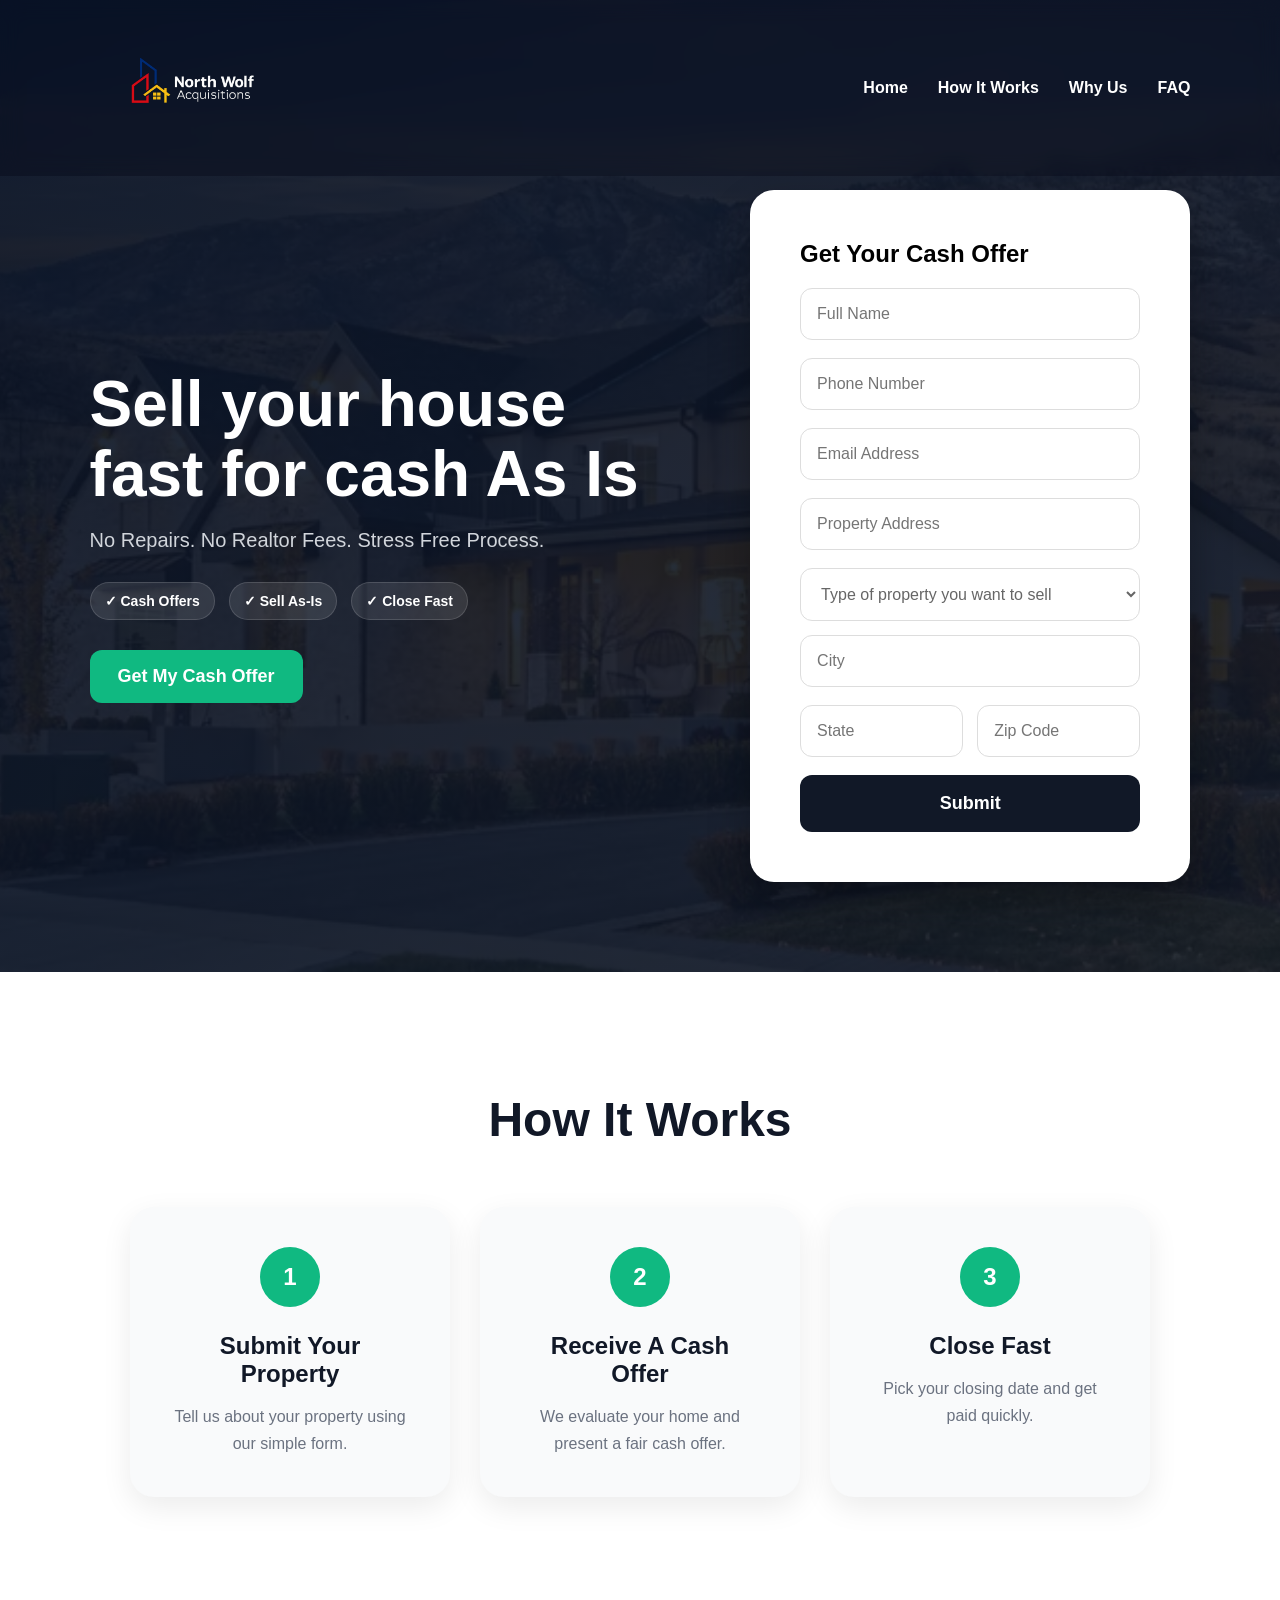
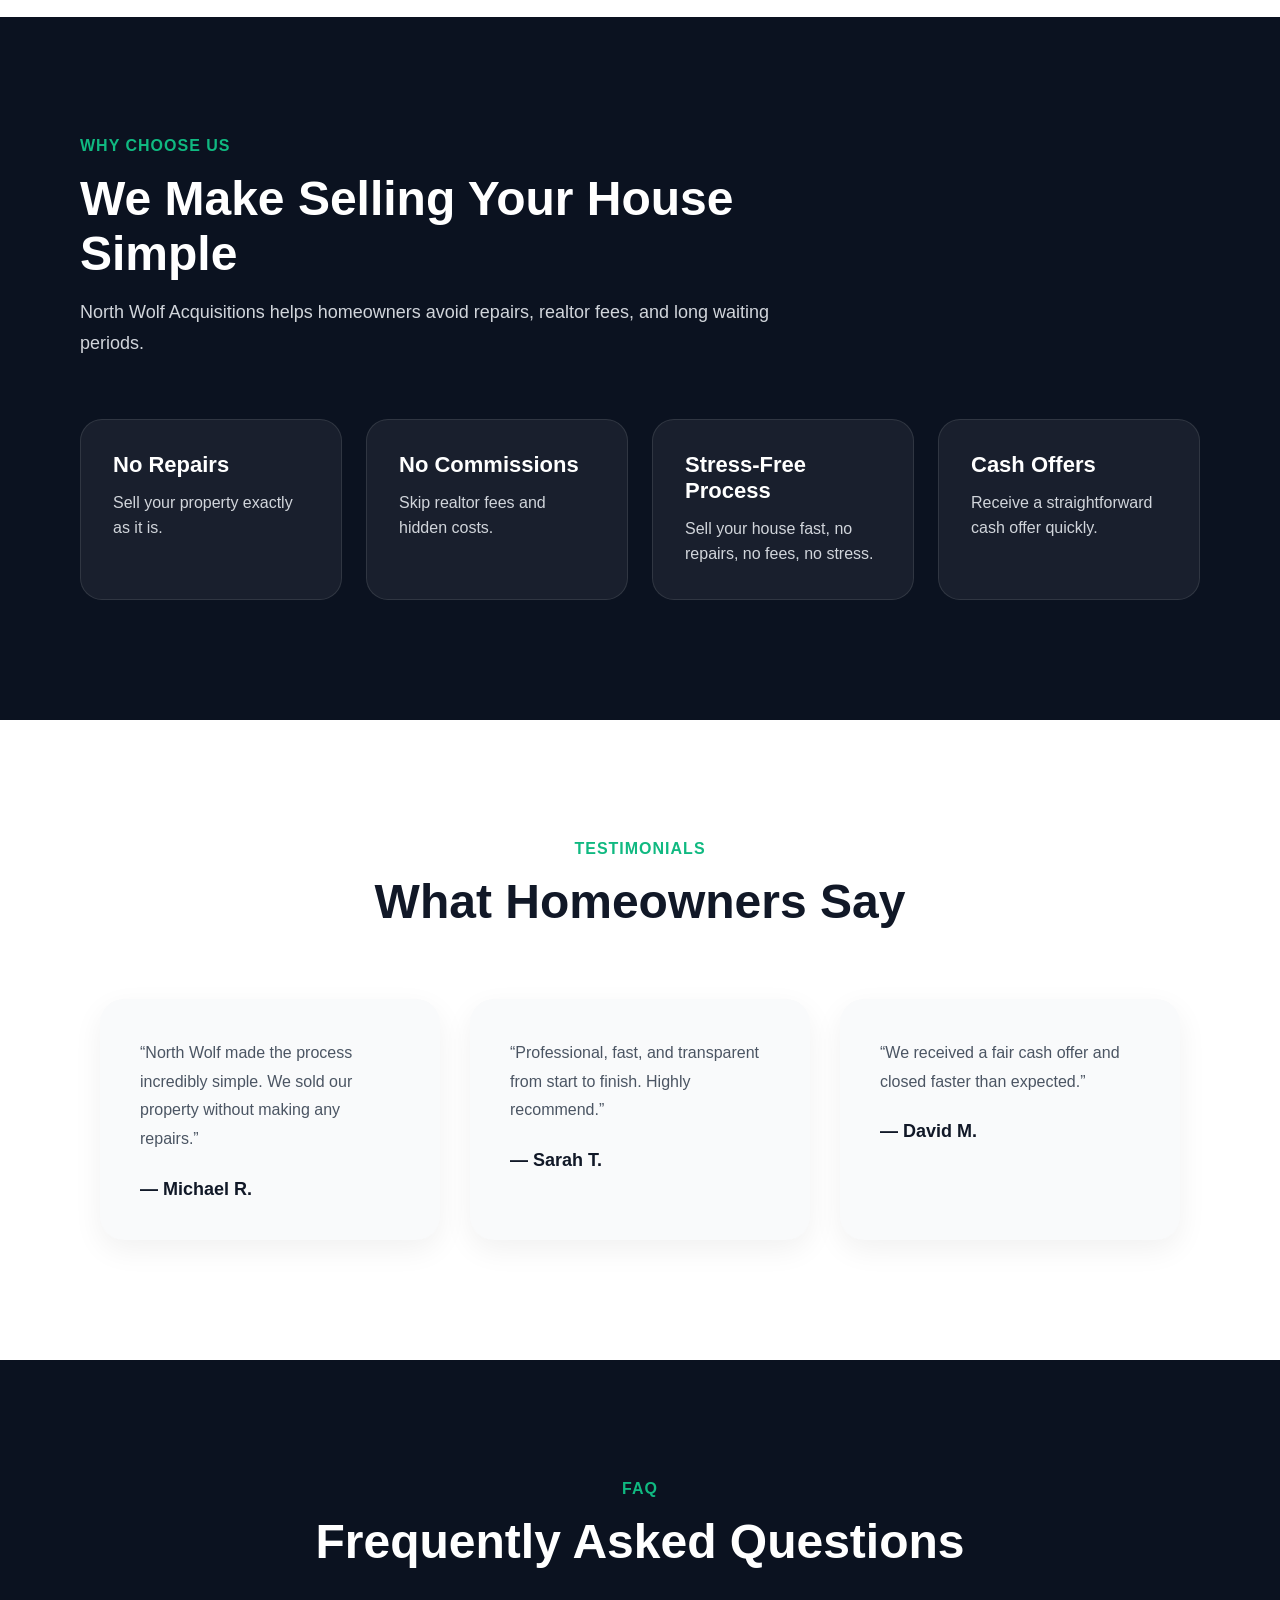
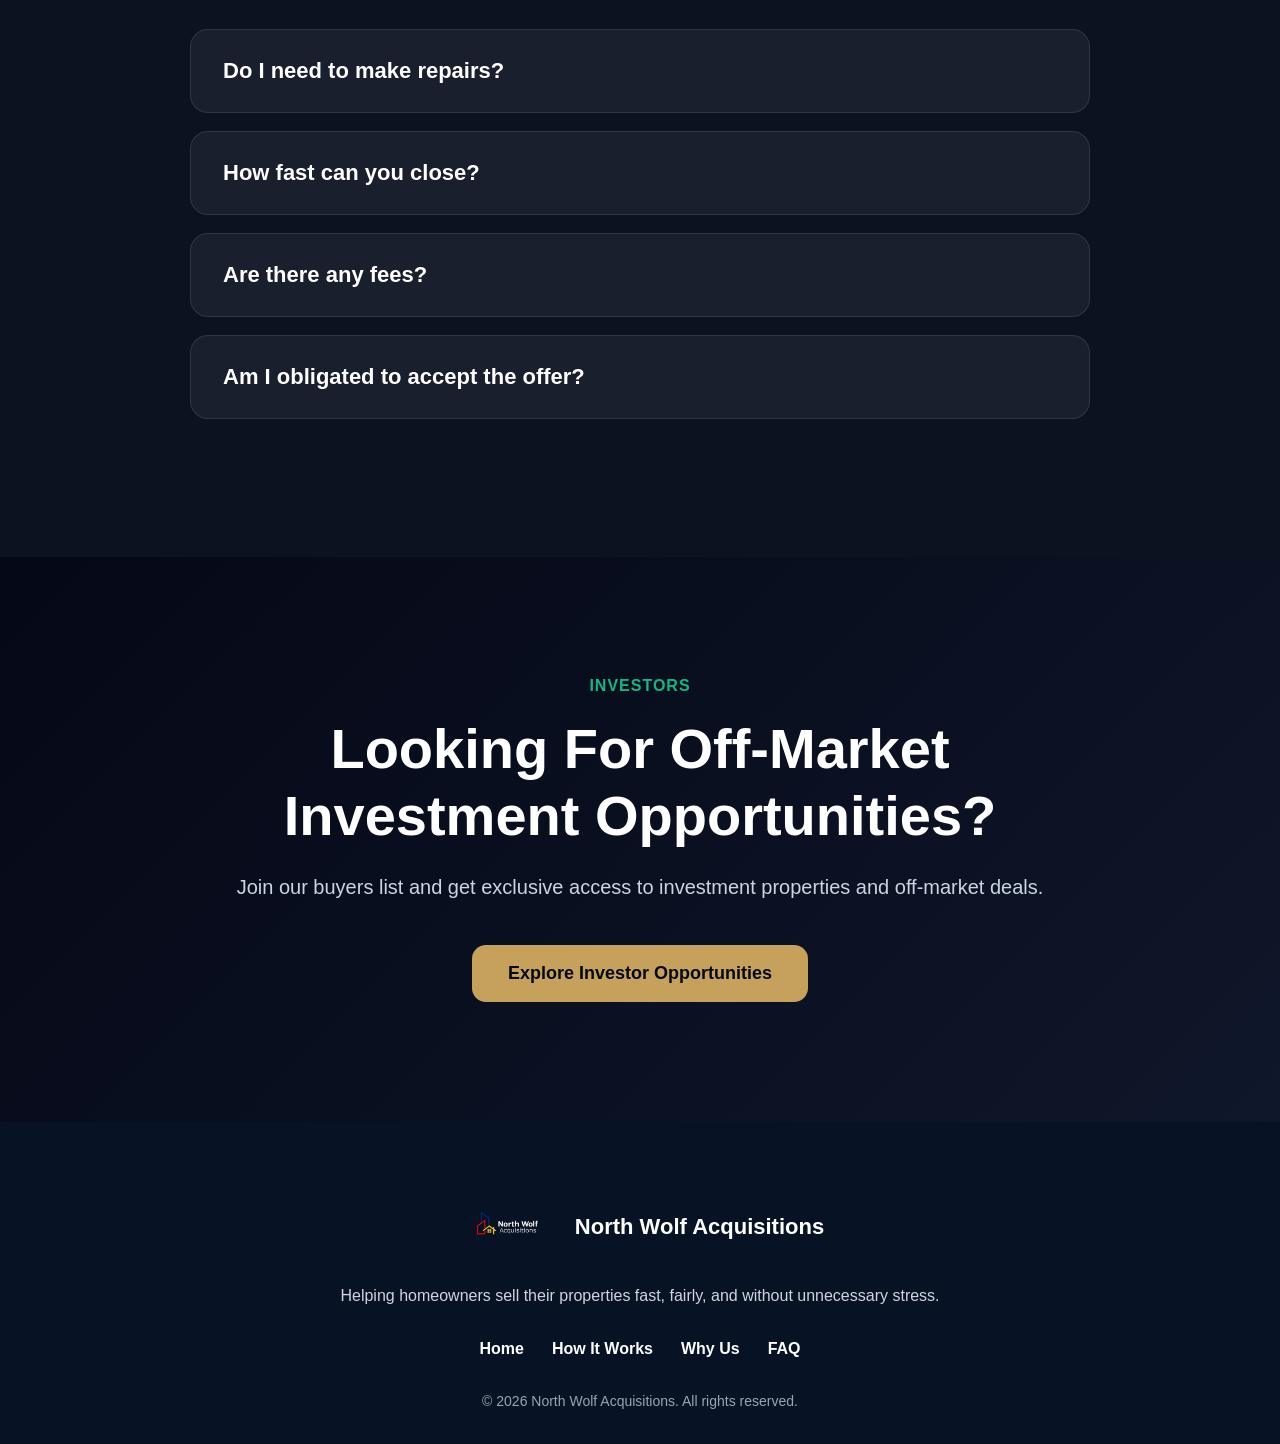
==== index.html @ b558ca72 "Improve spacing in seller form" ====
<!DOCTYPE html>
<html lang="en">
<head>
  <meta charset="UTF-8" />
  <meta name="viewport" content="width=device-width, initial-scale=1.0" />
  <title>North Wolf Acquisitions</title>
  <link rel="stylesheet" href="style.css" />
</head>

<body>

  <nav class="navbar">
   <div class="logo">
  <img src="logo.PNG" alt="North Wolf Acquisitions Logo">
</div>
    <div class="nav-links">
  <a href="#home">Home</a>
  <a href="#how-it-works">How It Works</a>
  <a href="#why-us">Why Us</a>
  <a href="#faq">FAQ</a>
</div>
  </nav>

 <section class="hero" id="home">
    <div class="hero-left">
     <h1>Sell your house fast for cash As Is</h1>

      <p>No Repairs. No Realtor Fees. Stress Free Process.</p>

      <div class="trust-badges">
        <span>✓ Cash Offers</span>
        <span>✓ Sell As-Is</span>
        <span>✓ Close Fast</span>
      </div>

   <a href="#lead-form" class="hero-cta">Get My Cash Offer</a>
    </div>

    <div class="hero-right">
         <form class="form-box" id="lead-form" action="https://formspree.io/f/mwvzkorj" method="POST">
        <h2>Get Your Cash Offer</h2>

     <input type="text" name="full_name" placeholder="Full Name" required />

<input type="text" name="phone" placeholder="Phone Number" required />

<input type="email" name="email" placeholder="Email Address" required />

<input type="text" name="property_address" placeholder="Property Address" required />

<select name="property_type" required>
  <option value="">Type of property you want to sell</option>
  <option value="Residential">Residential</option>
  <option value="Commercial">Commercial</option>
  <option value="Land Development">Land Development</option>
</select>
<input type="text" name="city" placeholder="City" required />

<div class="location-row">

  <input type="text" name="state" placeholder="State" required />

  <input type="text" name="zip_code" placeholder="Zip Code" required />

</div>

<button type="submit">Submit</button>

</form>

  </section>
  <section class="steps" id="how-it-works">
    <h2>How It Works</h2>

    <div class="steps-container">
      <div class="step-card">
        <div class="step-number">1</div>
        <h3>Submit Your Property</h3>
        <p>Tell us about your property using our simple form.</p>
      </div>

      <div class="step-card">
        <div class="step-number">2</div>
        <h3>Receive A Cash Offer</h3>
        <p>We evaluate your home and present a fair cash offer.</p>
      </div>

      <div class="step-card">
        <div class="step-number">3</div>
        <h3>Close Fast</h3>
        <p>Pick your closing date and get paid quickly.</p>
      </div>
    </div>
  </section>

<section class="why-us" id="why-us">
    <div class="why-content">
      <span class="section-label">Why Choose Us</span>
      <h2>We Make Selling Your House Simple</h2>
      <p>
        North Wolf Acquisitions helps homeowners avoid repairs, realtor fees, and long waiting periods.
      </p>
    </div>

    <div class="why-grid">
      <div class="why-card">
        <h3>No Repairs</h3>
        <p>Sell your property exactly as it is.</p>
      </div>

      <div class="why-card">
        <h3>No Commissions</h3>
        <p>Skip realtor fees and hidden costs.</p>
      </div>

      <div class="why-card">
       <h3>Stress-Free Process</h3>
       <p>Sell your house fast, no repairs, no fees, no stress.</p>
      </div>

      <div class="why-card">
        <h3>Cash Offers</h3>
        <p>Receive a straightforward cash offer quickly.</p>
      </div>
    </div>
  </section>

  <section class="testimonials">
    <div class="testimonial-header">
      <span class="section-label">Testimonials</span>
      <h2>What Homeowners Say</h2>
    </div>

    <div class="testimonial-grid">
      <div class="testimonial-card">
        <p>
          “North Wolf made the process incredibly simple. We sold our property without making any repairs.”
        </p>
        <h4>— Michael R.</h4>
      </div>

      <div class="testimonial-card">
        <p>
          “Professional, fast, and transparent from start to finish. Highly recommend.”
        </p>
        <h4>— Sarah T.</h4>
      </div>

      <div class="testimonial-card">
        <p>
          “We received a fair cash offer and closed faster than expected.”
        </p>
        <h4>— David M.</h4>
      </div>
    </div>
  </section>
<section class="faq" id="faq">
  <div class="faq-header">
    <span class="section-label">FAQ</span>
    <h2>Frequently Asked Questions</h2>
  </div>

  <div class="faq-container">
    <div class="faq-item">
      <button class="faq-question">Do I need to make repairs?</button>
      <p class="faq-answer">No. You can sell your property exactly as it is.</p>
    </div>

    <div class="faq-item">
      <button class="faq-question">How fast can you close?</button>
      <p class="faq-answer">We can work with your timeline and close as quickly as possible.</p>
    </div>

    <div class="faq-item">
      <button class="faq-question">Are there any fees?</button>
      <p class="faq-answer">No realtor commissions or hidden fees.</p>
    </div>

    <div class="faq-item">
      <button class="faq-question">Am I obligated to accept the offer?</button>
      <p class="faq-answer">No. Our cash offer is free, and there is no obligation.</p>
    </div>
  </div>
</section>
<section class="investor-cta">

  <div class="investor-cta-content">

    <span class="section-label">
      INVESTORS
    </span>

    <h2>
      Looking For Off-Market Investment Opportunities?
    </h2>

    <p>
      Join our buyers list and get exclusive access to investment properties and off-market deals.
    </p>

    <a href="investors/investors.html" class="investor-btn">
      Explore Investor Opportunities
    </a>

  </div>

</section>
<footer class="footer">
  <div class="footer-logo">
    <img src="logo.PNG" alt="North Wolf Acquisitions Logo">
    <span>North Wolf Acquisitions</span>
  </div>

  <p>
    Helping homeowners sell their properties fast, fairly, and without unnecessary stress.
  </p>

  <div class="footer-links">
   <a href="#home">Home</a>
   <a href="#how-it-works">How It Works</a>
   <a href="#why-us">Why Us</a>
   <a href="#faq">FAQ</a>
  </div>

  <div class="footer-bottom">
    © 2026 North Wolf Acquisitions. All rights reserved.
  </div>
</footer>
  <script src="script.js"></script>

</body>
</html>
---- style.css ----
* {
  margin: 0;
  padding: 0;
  box-sizing: border-box;
}

:root {
  --dark: #081225;
  --dark-soft: #111827;
  --green: #10b981;
  --green-dark: #059669;
  --white: #ffffff;
  --gray: #d1d5db;
}

body {
  font-family: Arial, sans-serif;
}

html {
  scroll-behavior: smooth;
}

section {
  scroll-margin-top: 130px;
}

/* NAVBAR */

.navbar {
  position: fixed;
  top: 0;
  left: 0;
  width: 100%;
  z-index: 1000;

  padding: 18px 7%;

  background: rgba(5, 8, 22, 0.35);
  backdrop-filter: blur(10px);

  display: flex;
  justify-content: space-between;
  align-items: center;
}

.logo {
  display: flex;
  align-items: center;
}

.logo img {
  width: 210px;
  height: auto;
  object-fit: contain;
}
.logo {
  width: 220px;
}

.nav-links {
  display: flex;
  align-items: center;
  gap: 30px;
}

.nav-links a {
  color: white;
  text-decoration: none;
  font-size: 16px;
  font-weight: 600;
  transition: 0.3s ease;
}

.nav-links a:hover {
  color: var(--green);
}

/* HERO */

.hero {
  min-height: 90vh;
  display: flex;
  align-items: center;
  justify-content: space-between;

  padding: 190px 7% 90px;
  gap: 60px;

  background:
    linear-gradient(135deg, rgba(8,18,37,0.92), rgba(17,24,39,0.88)),
    url("imagen prueba.jpg");

  background-size: cover;
  background-position: center;
}

.hero-left {
  width: 50%;
}

.hero-left h1 {
  font-size: 64px;
  line-height: 1.1;
  margin-bottom: 20px;
  color: white;
  font-weight: 800;
}

.hero-left p {
  font-size: 20px;
  color: #d1d5db;
  margin-bottom: 30px;
}

.trust-badges {
  display: flex;
  gap: 14px;
  margin-bottom: 30px;
  flex-wrap: wrap;
}

.trust-badges span {
  background: rgba(255, 255, 255, 0.10);
  border: 1px solid rgba(255, 255, 255, 0.14);
  color: white;
  padding: 10px 14px;
  border-radius: 999px;
  font-size: 14px;
  font-weight: 700;
}

.hero-cta {
  display: inline-block;
  padding: 16px 28px;
  background: var(--green);
  color: white;
  font-size: 18px;
  border-radius: 12px;
  text-decoration: none;
  font-weight: bold;
  transition: 0.3s ease;
}

.hero-cta:hover {
  background: var(--green-dark);
  transform: translateY(-2px);
}

.hero-right {
  width: 40%;
}

.form-box {
  background: white;
  padding: 50px;
  border-radius: 24px;
  box-shadow: 0 20px 40px rgba(0,0,0,0.3);
}

.form-box h2 {
  color: black;
  margin-bottom: 20px;
}

.form-box input {
  width: 100%;
  padding: 18px;
  margin-bottom: 18px;
  border: 1px solid #d1d5db;
  border-radius: 12px;
  font-size: 16px;
}

.form-box button {
  width: 100%;
  padding: 18px;
  border: none;
  background: #111827;
  color: white;
  font-size: 18px;
  border-radius: 12px;
  cursor: pointer;
  font-weight: bold;
  transition: 0.3s ease;
}

.form-box button:hover {
  background: #000;
}

.location-row {
  display: flex;
  gap: 14px;
}

.location-row input {
  width: 100%;
}

/* STEPS */

.steps {
  background: #ffffff;
  padding: 120px 80px;
  text-align: center;
}

.steps h2 {
  font-size: 48px;
  color: #111827;
  margin-bottom: 60px;
}

.steps-container {
  display: flex;
  justify-content: center;
  gap: 30px;
  flex-wrap: wrap;
}

.step-card {
  background: #f9fafb;
  padding: 40px;
  border-radius: 24px;
  width: 320px;
  box-shadow: 0 10px 30px rgba(0,0,0,0.08);
}

.step-number {
  width: 60px;
  height: 60px;
  background: var(--green);
  color: white;
  border-radius: 50%;
  margin: 0 auto 25px;
  display: flex;
  align-items: center;
  justify-content: center;
  font-size: 24px;
  font-weight: bold;
}

.step-card h3 {
  font-size: 24px;
  margin-bottom: 15px;
  color: #111827;
}

.step-card p {
  color: #6b7280;
  line-height: 1.7;
}

/* WHY US */

.why-us {
  background: #0b1220;
  padding: 120px 80px;
  color: white;
}

.why-content {
  max-width: 700px;
  margin-bottom: 60px;
}

.section-label {
  color: var(--green);
  font-weight: 800;
  text-transform: uppercase;
  letter-spacing: 1px;
}

.why-content h2 {
  font-size: 48px;
  margin: 16px 0;
  color: white;
}

.why-content p {
  color: #d1d5db;
  font-size: 18px;
  line-height: 1.7;
}

.why-grid {
  display: grid;
  grid-template-columns: repeat(4, 1fr);
  gap: 24px;
}

.why-card {
  background: rgba(255,255,255,0.06);
  border: 1px solid rgba(255,255,255,0.1);
  padding: 32px;
  border-radius: 22px;
}

.why-card h3 {
  font-size: 22px;
  margin-bottom: 12px;
  color: white;
}

.why-card p {
  color: #d1d5db;
  line-height: 1.6;
}

/* TESTIMONIALS */

.testimonials {
  background: #ffffff;
  padding: 120px 80px;
}

.testimonial-header {
  text-align: center;
  margin-bottom: 70px;
}

.testimonial-header h2 {
  font-size: 48px;
  color: #111827;
  margin-top: 16px;
}

.testimonial-grid {
  display: flex;
  gap: 30px;
  justify-content: center;
  flex-wrap: wrap;
}

.testimonial-card {
  background: #f9fafb;
  width: 340px;
  padding: 40px;
  border-radius: 24px;
  box-shadow: 0 10px 30px rgba(0,0,0,0.06);
}

.testimonial-card p {
  color: #4b5563;
  line-height: 1.8;
  margin-bottom: 25px;
}

.testimonial-card h4 {
  color: #111827;
  font-size: 18px;
}

/* FAQ */

.faq {
  background: #0b1220;
  padding: 120px 80px;
  color: white;
}

.faq-header {
  text-align: center;
  margin-bottom: 60px;
}

.faq-header h2 {
  font-size: 48px;
  margin-top: 16px;
}

.faq-container {
  max-width: 900px;
  margin: 0 auto;
}

.faq-item {
  background: rgba(255,255,255,0.06);
  border: 1px solid rgba(255,255,255,0.1);
  padding: 28px 32px;
  border-radius: 18px;
  margin-bottom: 18px;
}

.faq-question {
  width: 100%;
  background: none;
  border: none;
  color: white;
  font-size: 22px;
  font-weight: 800;
  text-align: left;
  cursor: pointer;
}

.faq-answer {
  display: none;
  color: #d1d5db;
  line-height: 1.6;
  margin-top: 12px;
}

.faq-item.active .faq-answer {
  display: block;
}

/* INVESTOR CTA */

.investor-cta {
  background: linear-gradient(135deg, #050816, #0f172a);
  padding: 120px 80px;
  text-align: center;
}

.investor-cta-content {
  max-width: 850px;
  margin: 0 auto;
}

.investor-cta h2 {
  font-size: 56px;
  line-height: 1.2;
  color: white;
  margin: 20px 0;
}

.investor-cta p {
  color: #cbd5e1;
  font-size: 20px;
  line-height: 1.8;
  margin-bottom: 40px;
}

.investor-btn {
  display: inline-block;
  padding: 18px 36px;
  background: #c6a15b;
  color: #050816;
  text-decoration: none;
  border-radius: 14px;
  font-size: 18px;
  font-weight: 800;
  transition: 0.3s ease;
}

.investor-btn:hover {
  background: #e5c07b;
  transform: translateY(-2px);
}

/* FOOTER */

.footer {
  background: #081225;
  color: white;
  padding: 70px 80px 35px;
  text-align: center;
}

.footer-logo {
  display: flex;
  align-items: center;
  justify-content: center;
  gap: 14px;
  margin-bottom: 20px;
}

.footer-logo img {
  height: 70px;
}

.footer-logo span {
  font-size: 22px;
  font-weight: 800;
}

.footer p {
  color: #d1d5db;
  max-width: 600px;
  margin: 0 auto 30px;
  line-height: 1.7;
}

.footer-links {
  display: flex;
  justify-content: center;
  gap: 28px;
  margin-bottom: 35px;
}

.footer-links a {
  color: white;
  text-decoration: none;
  font-weight: 600;
}

.footer-bottom {
  color: #9ca3af;
  font-size: 14px;
}

/* MOBILE */

@media (max-width: 900px) {

  .navbar {
    padding: 16px 20px;
  }

  .logo img {
  height: 95px;
}

  .nav-links {
    gap: 16px;
    flex-wrap: wrap;
    justify-content: flex-end;
  }

  .nav-links a {
    font-size: 14px;
  }

  .hero {
    flex-direction: column;
    padding: 170px 20px 80px;
    text-align: center;
  }

  .hero-left,
  .hero-right {
    width: 100%;
  }

  .hero-left h1 {
    font-size: 3.2rem;
    line-height: 1.1;
  }

  .hero-left p {
    font-size: 1.05rem;
  }

  .trust-badges {
    justify-content: center;
    gap: 10px;
  }

  .trust-badges span {
    font-size: 0.85rem;
  }

  .hero-cta {
    width: 100%;
    max-width: 320px;
  }

  .form-box {
    margin-top: 40px;
    padding: 28px 22px;
  }

  .location-row {
    flex-direction: column;
    gap: 0;
  }

  .steps,
  .why-us,
  .testimonials,
  .faq,
  .investor-cta,
  .footer {
    padding-left: 20px;
    padding-right: 20px;
  }

  .steps h2,
  .why-content h2,
  .testimonial-header h2,
  .faq-header h2,
  .investor-cta h2 {
    font-size: 2.6rem;
  }

  .why-grid {
    grid-template-columns: 1fr;
  }

  .footer-links {
    flex-wrap: wrap;
    gap: 16px;
  }
}

@media (max-width: 600px) {

  .navbar {
    flex-direction: column;
    gap: 12px;
    padding: 16px 20px;
  }

  .nav-links {
    justify-content: center;
  }

  .hero {
    padding-top: 210px;
  }

  .hero-left h1 {
    font-size: 2.8rem;
  }

  .form-box h2 {
    font-size: 1.8rem;
  }
}
.form-box input,
.form-box select {
  width: 100%;
  padding: 16px;
  border: 1px solid #ddd;
  border-radius: 12px;
  font-size: 16px;
  font-family: inherit;
  box-sizing: border-box;
}

.form-box select {
  background-color: #fff;
  color: #666;
  cursor: pointer;
}
.form-box input,
.form-box select {
  width: 100%;
  padding: 16px;
  border: 1px solid #ddd;
  border-radius: 12px;
  font-size: 16px;
  box-sizing: border-box;
}
.form-box select {
  margin-bottom: 14px;
}
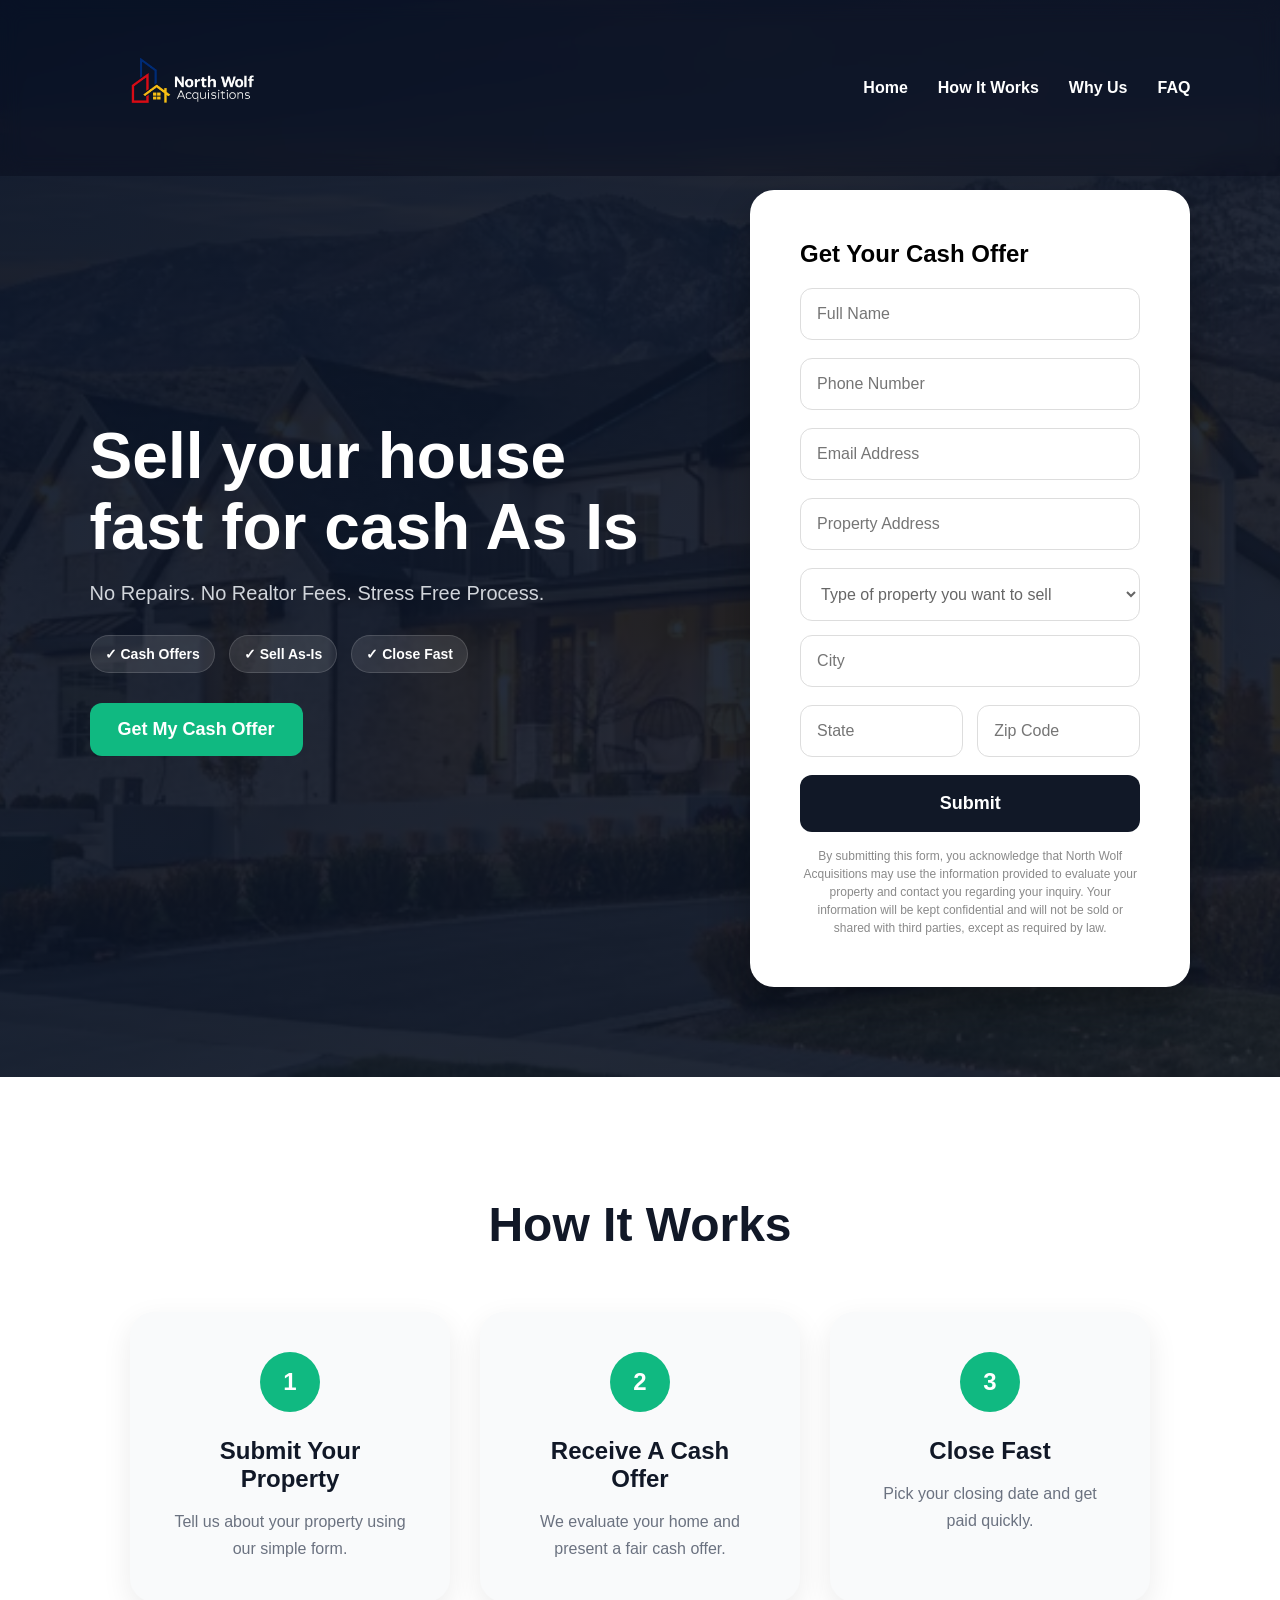
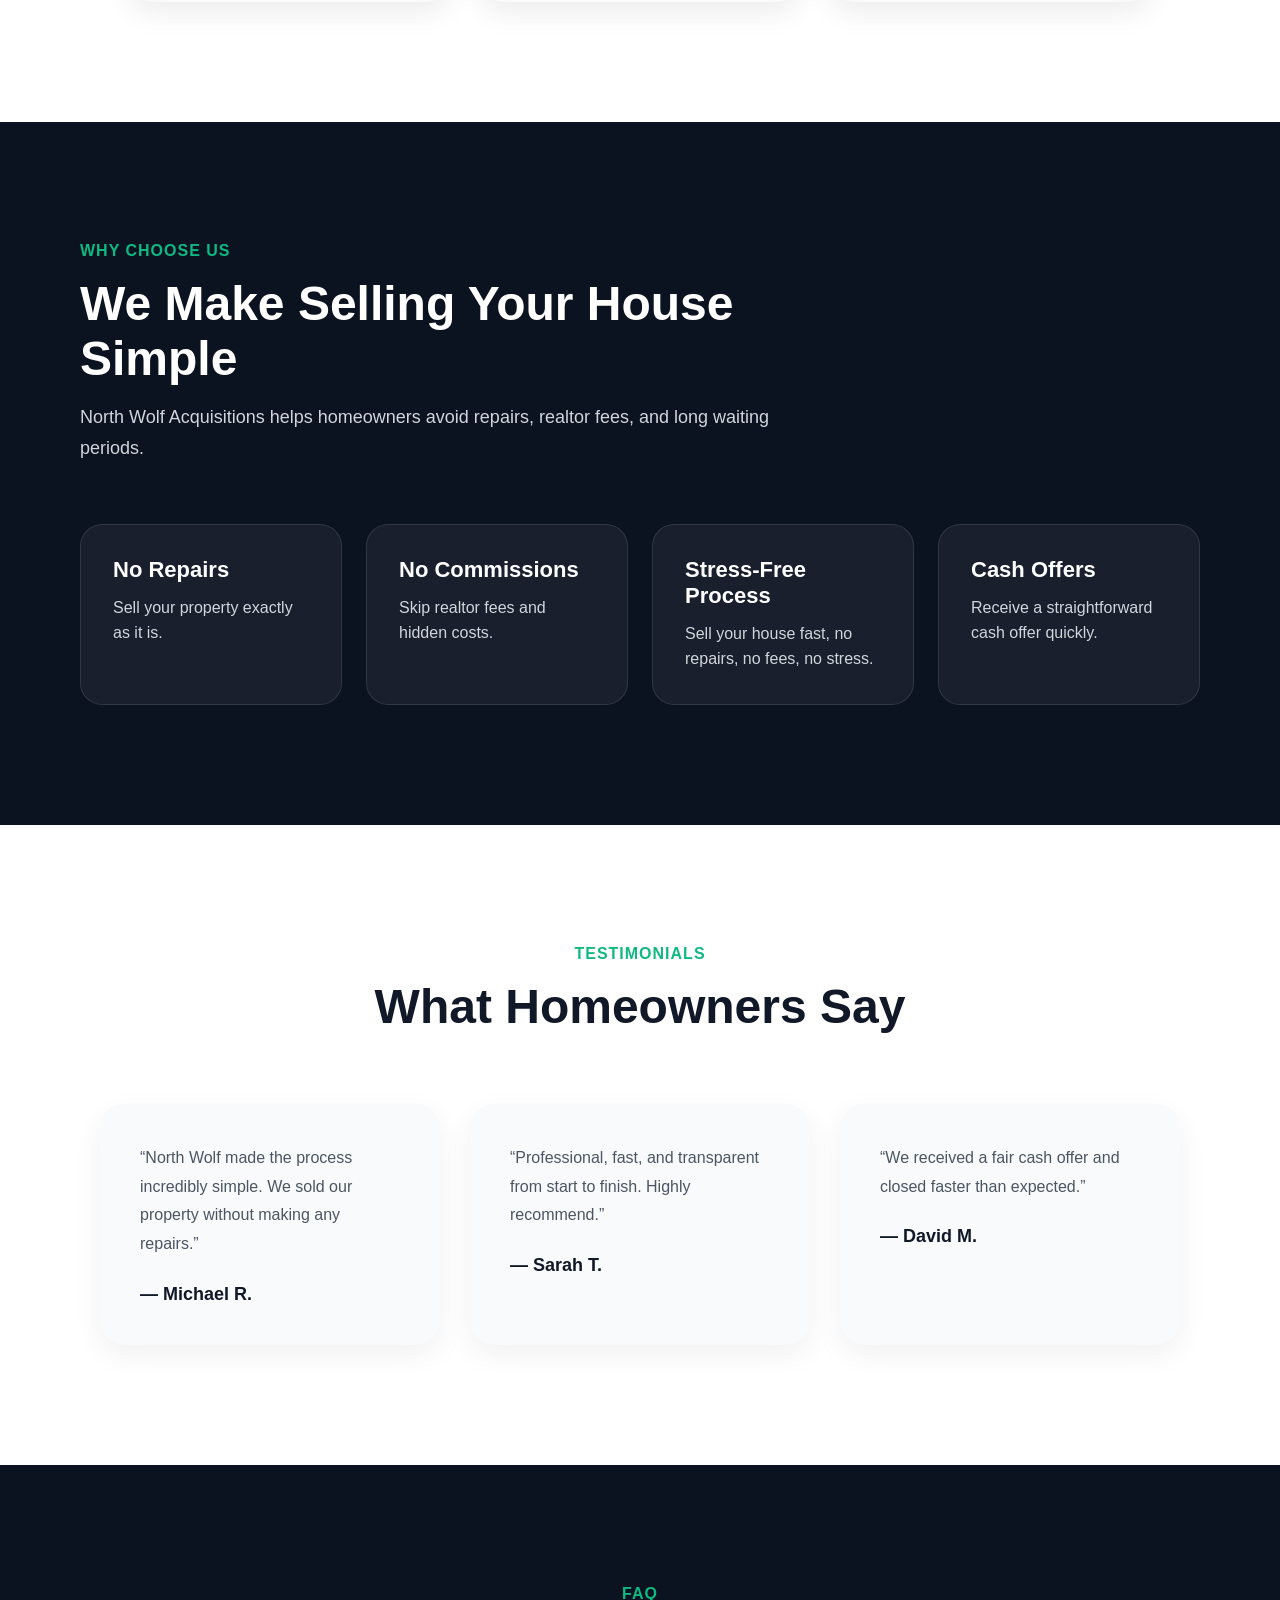
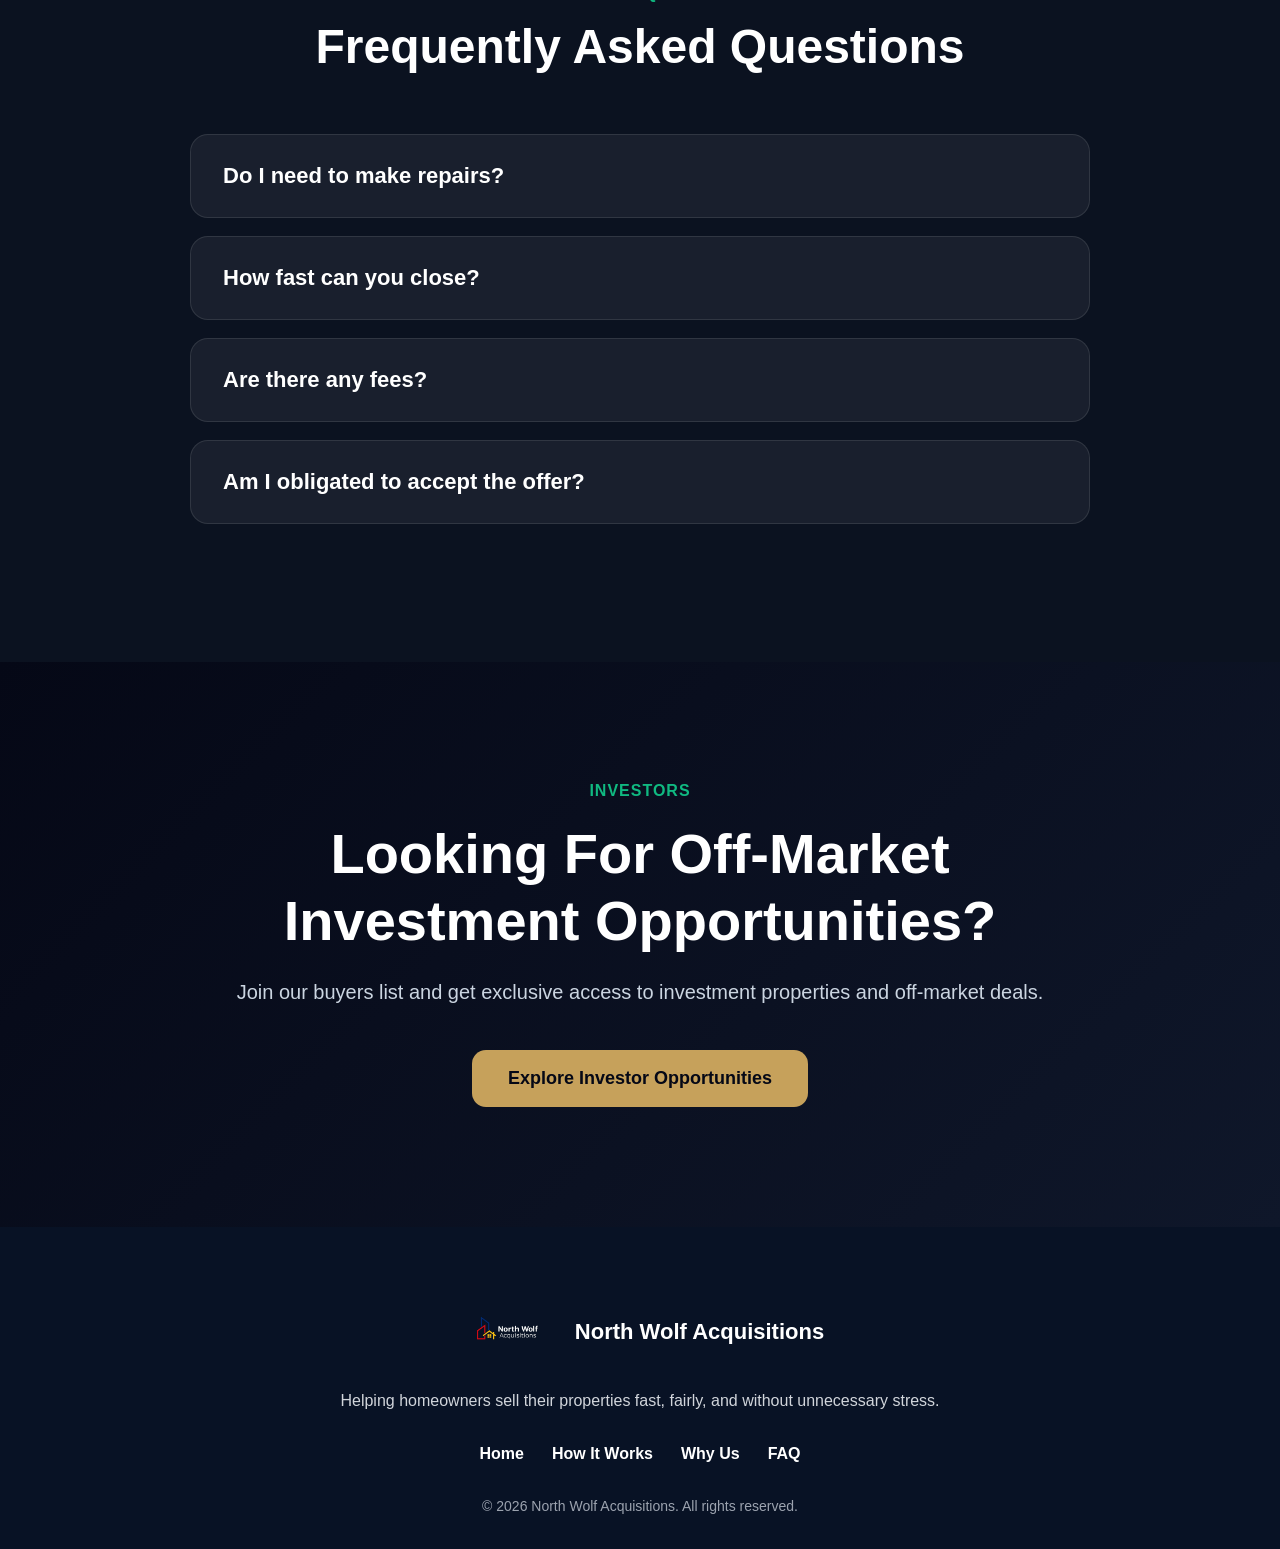
==== commit d715cddc: "Finalize project documentation and add seller privacy notice" ====
--- a/index.html
+++ b/index.html
@@ -3,7 +3,11 @@
 <head>
   <meta charset="UTF-8" />
   <meta name="viewport" content="width=device-width, initial-scale=1.0" />
+
   <title>North Wolf Acquisitions</title>
+
+  <link rel="icon" type="image/png" href="favicon-sellers.png">
+
   <link rel="stylesheet" href="style.css" />
 </head>
 
@@ -37,7 +41,7 @@
     </div>
 
     <div class="hero-right">
-         <form class="form-box" id="lead-form" action="https://formspree.io/f/mwvzkorj" method="POST">
+         <form class="form-box" id="lead-form">
         <h2>Get Your Cash Offer</h2>
 
      <input type="text" name="full_name" placeholder="Full Name" required />
@@ -65,7 +69,9 @@
 </div>
 
 <button type="submit">Submit</button>
-
+<p class="privacy-note">
+  By submitting this form, you acknowledge that North Wolf Acquisitions may use the information provided to evaluate your property and contact you regarding your inquiry. Your information will be kept confidential and will not be sold or shared with third parties, except as required by law.
+</p>
 </form>
 
   </section>
@@ -227,6 +233,6 @@
   </div>
 </footer>
   <script src="script.js"></script>
-
 </body>
-</html>+</html>
+
--- a/style.css
+++ b/style.css
@@ -645,4 +645,20 @@
 }
 .form-box select {
   margin-bottom: 14px;
+}
+.privacy-note {
+  margin-top: 15px;
+  font-size: 12px;
+  line-height: 1.5;
+  color: #8a8a8a;
+  text-align: center;
+}
+
+.privacy-note a {
+  color: #c6a35d;
+  text-decoration: none;
+}
+
+.privacy-note a:hover {
+  text-decoration: underline;
 }
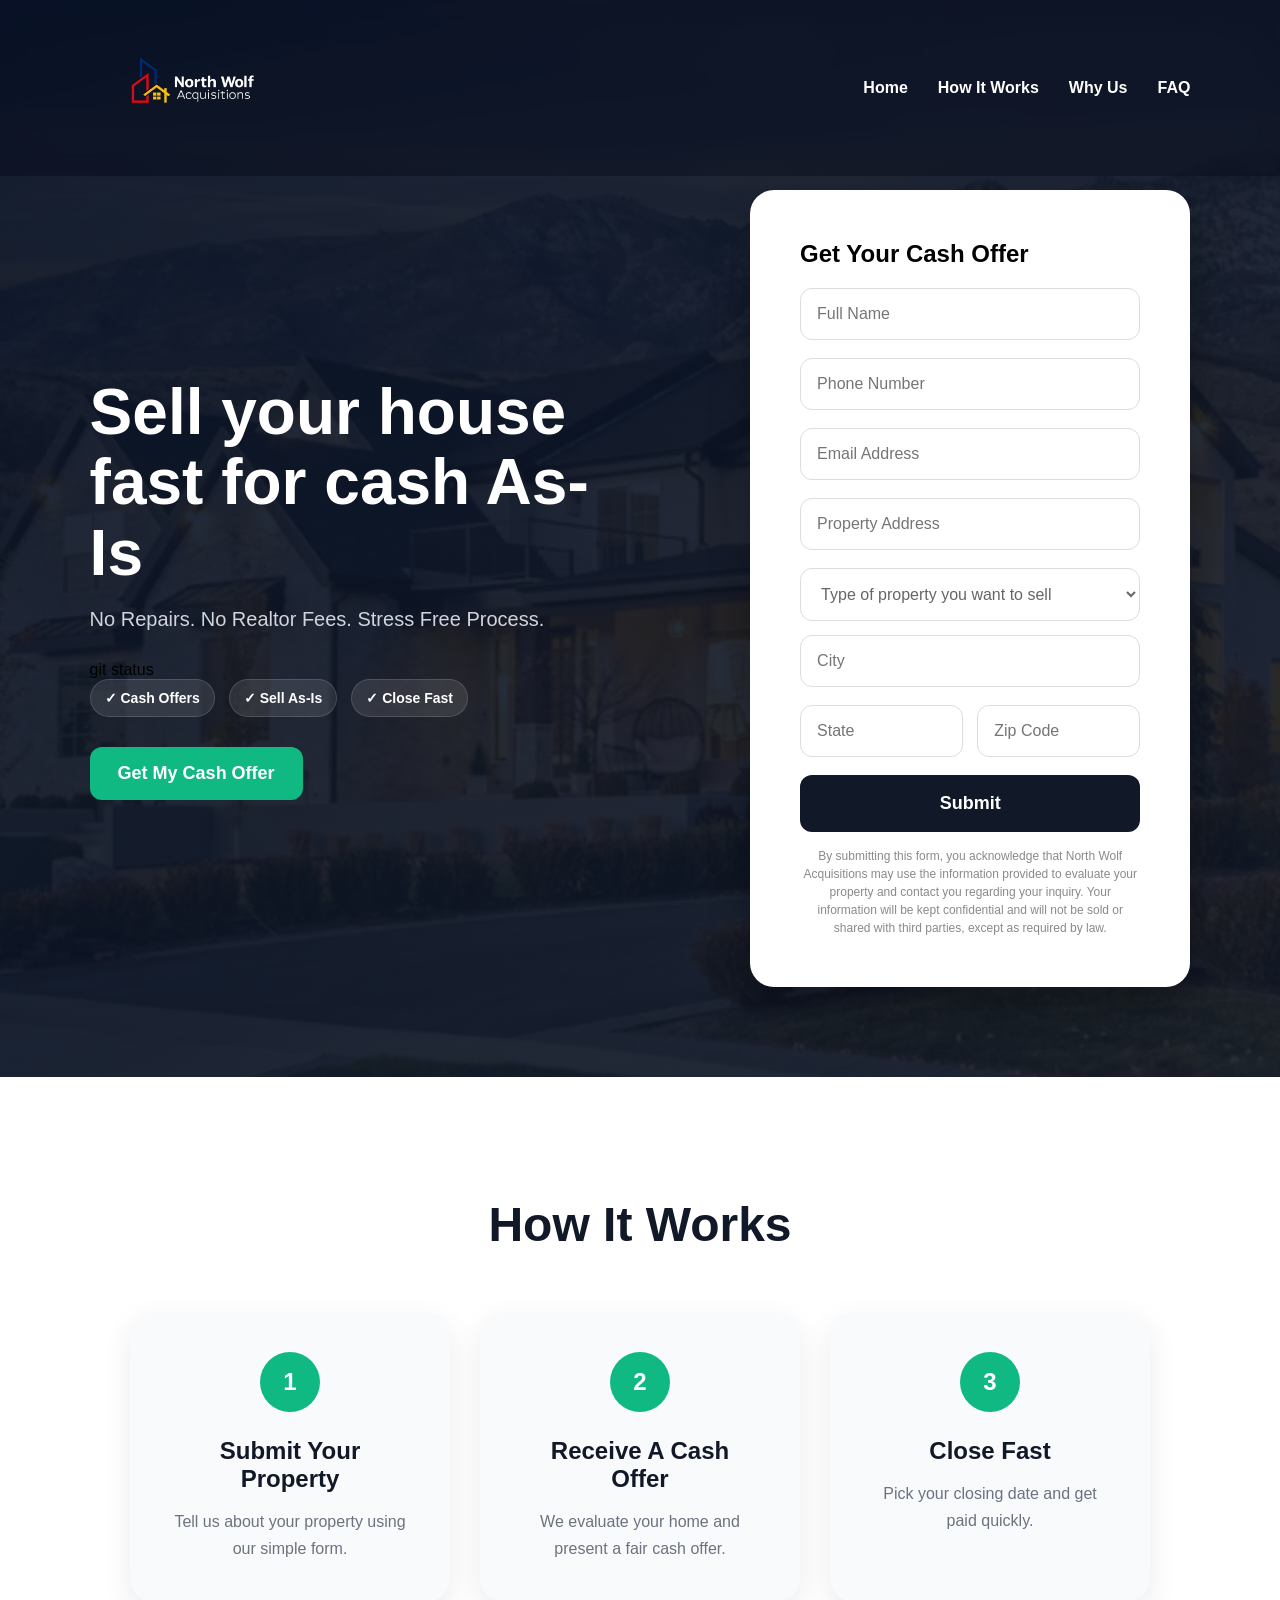
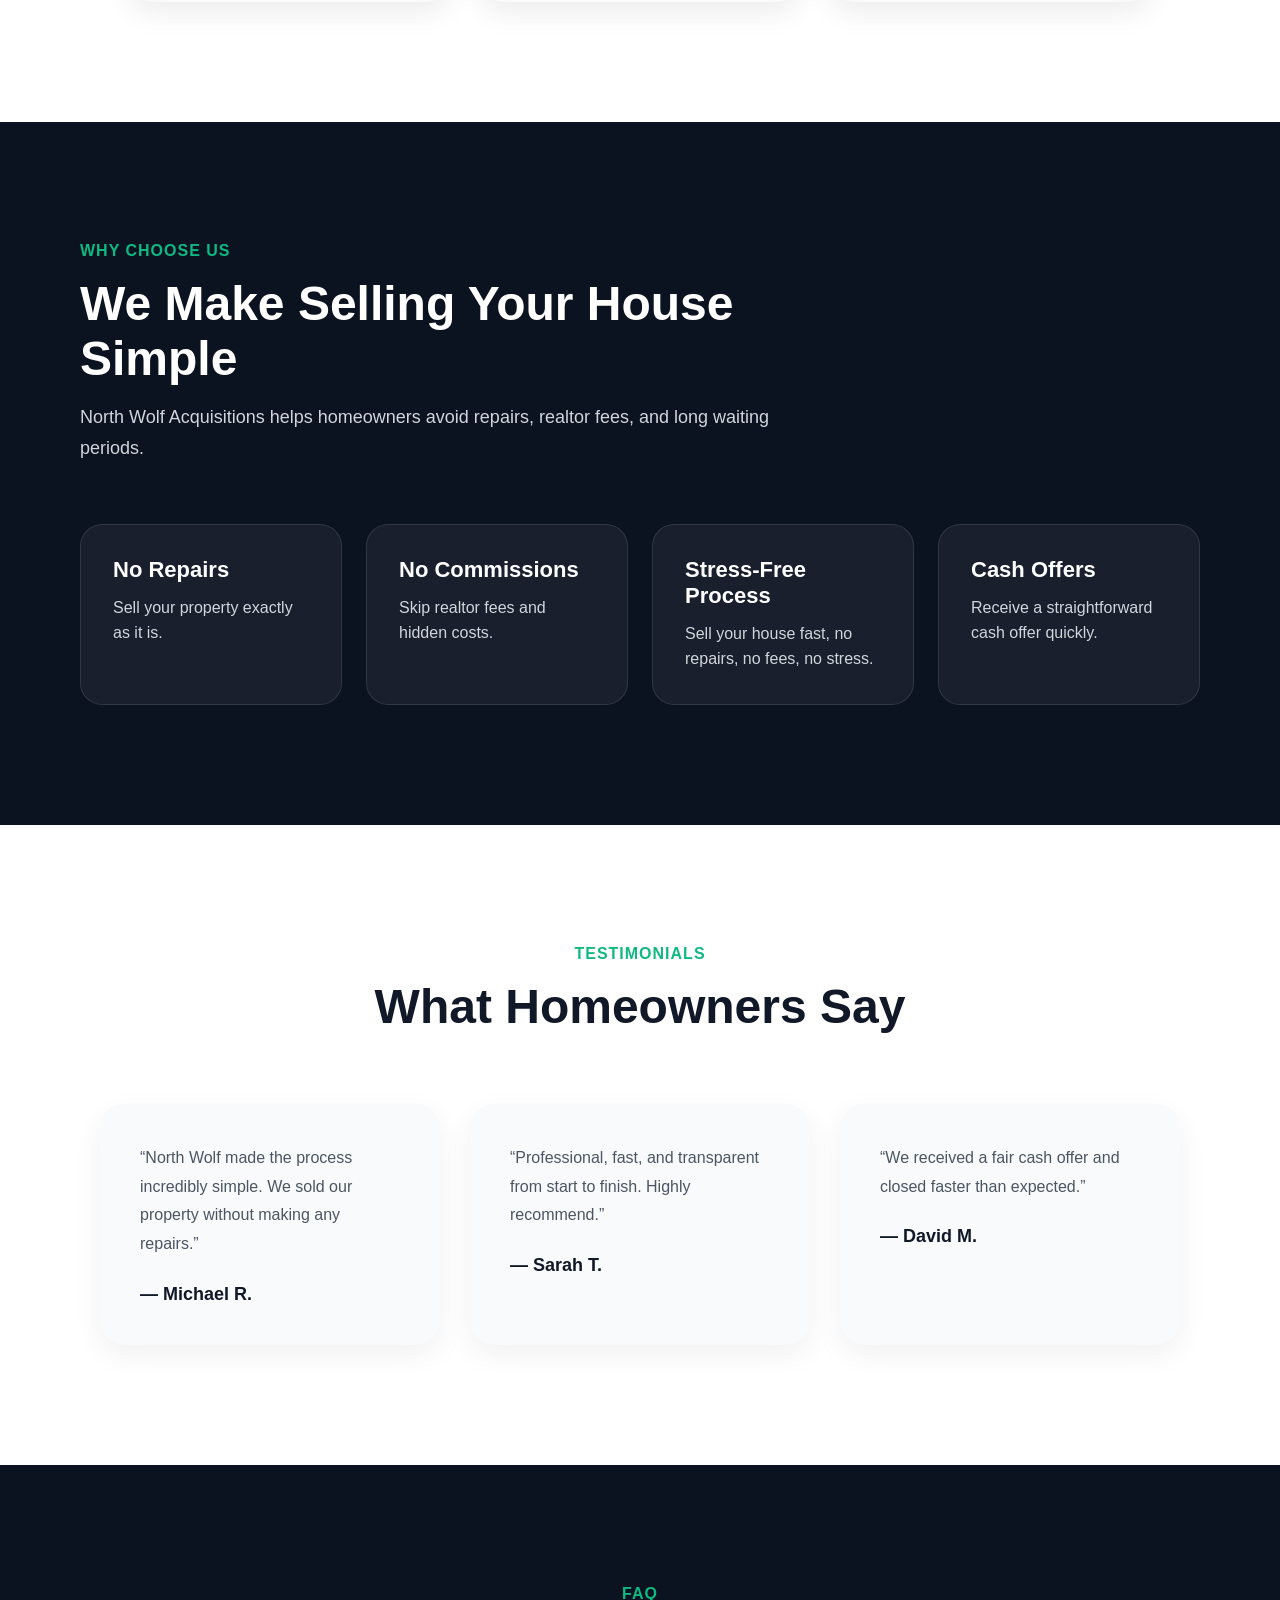
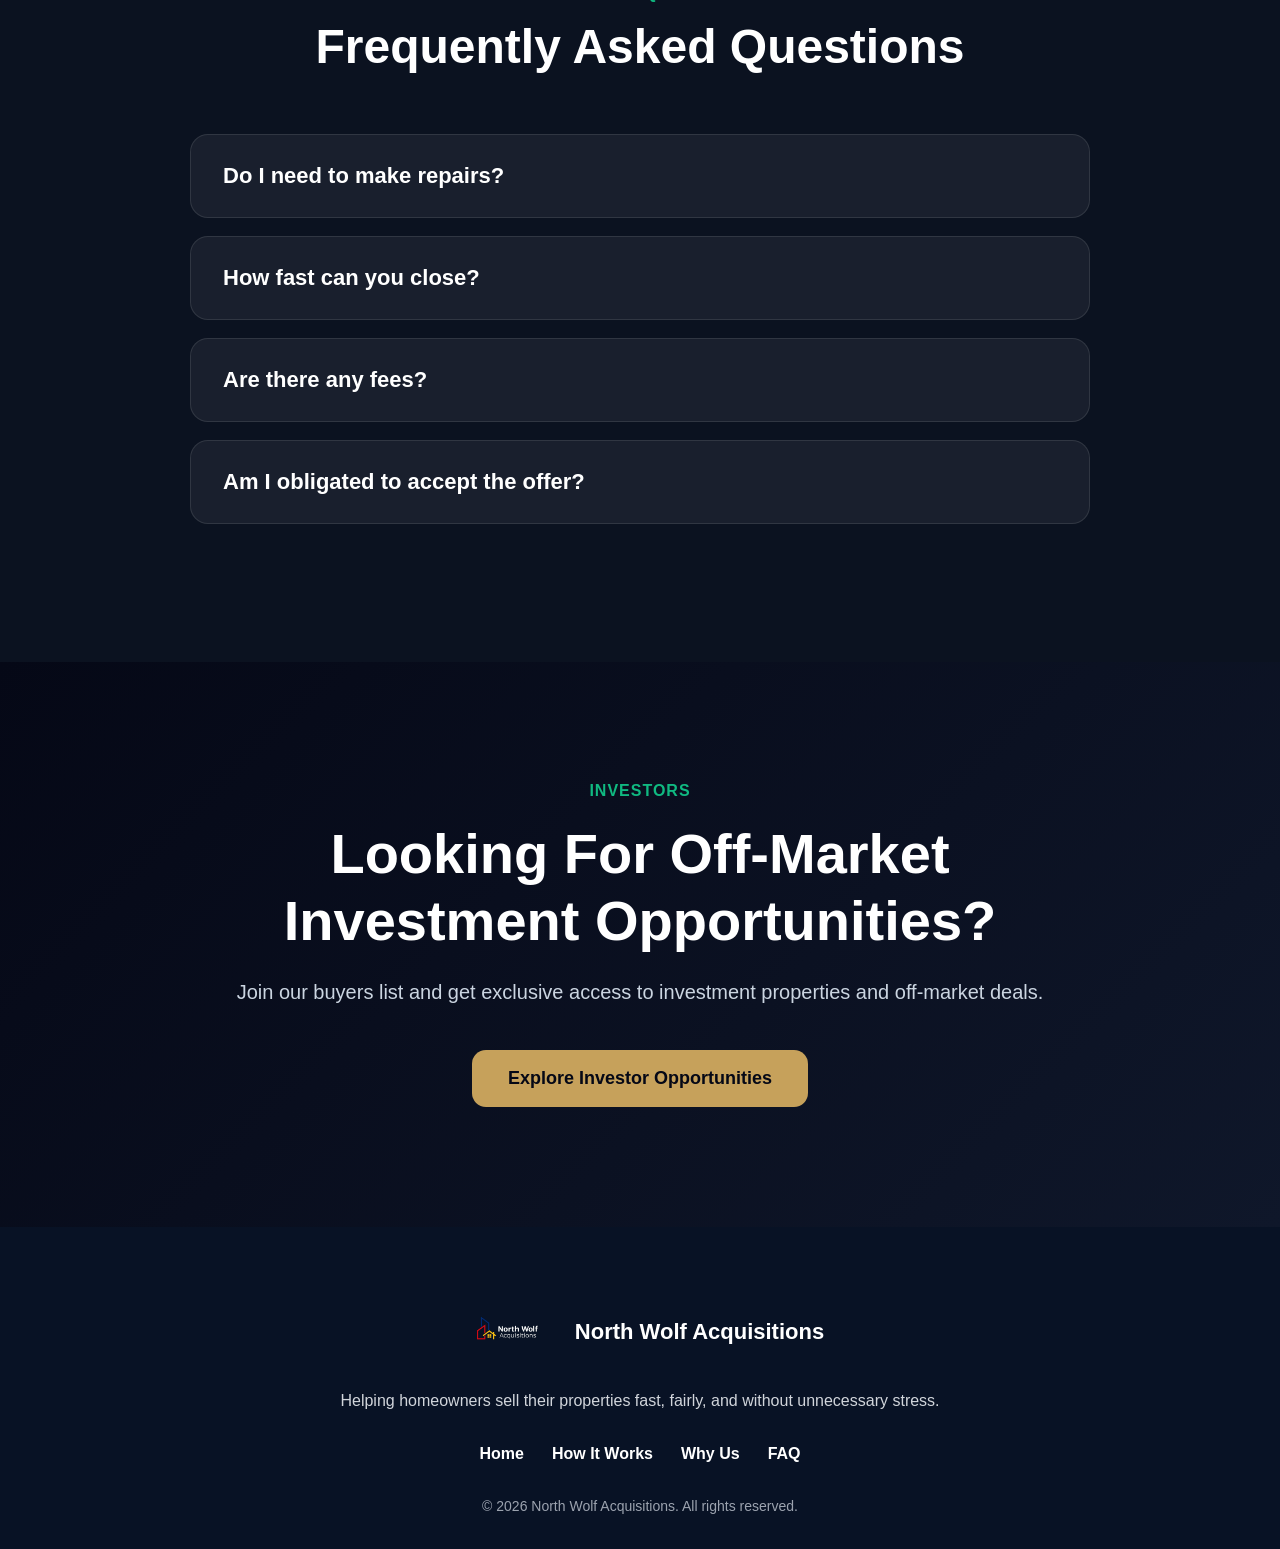
==== commit abf1e9b9: "change as is to as-is" ====
--- a/index.html
+++ b/index.html
@@ -27,10 +27,10 @@
 
  <section class="hero" id="home">
     <div class="hero-left">
-     <h1>Sell your house fast for cash As Is</h1>
+     <h1>Sell your house fast for cash As-Is</h1>
 
       <p>No Repairs. No Realtor Fees. Stress Free Process.</p>
-
+git status
       <div class="trust-badges">
         <span>✓ Cash Offers</span>
         <span>✓ Sell As-Is</span>
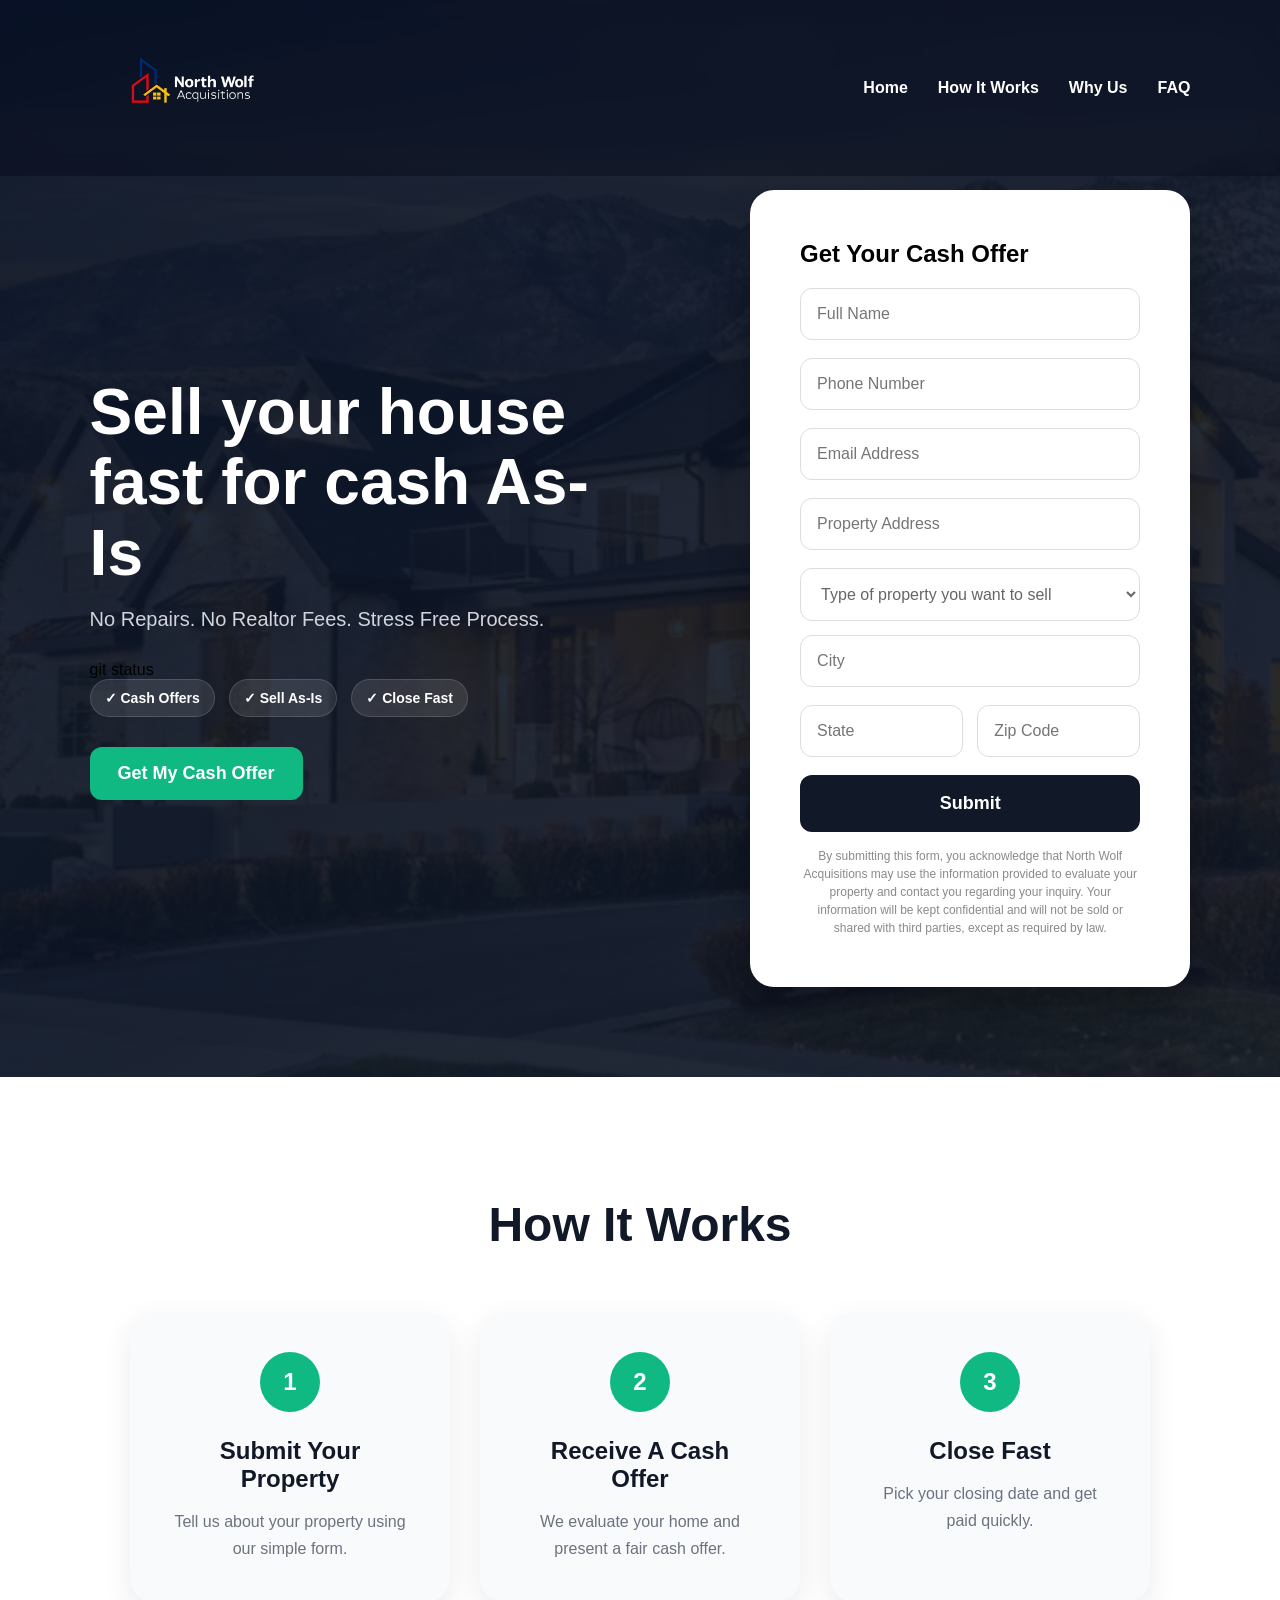
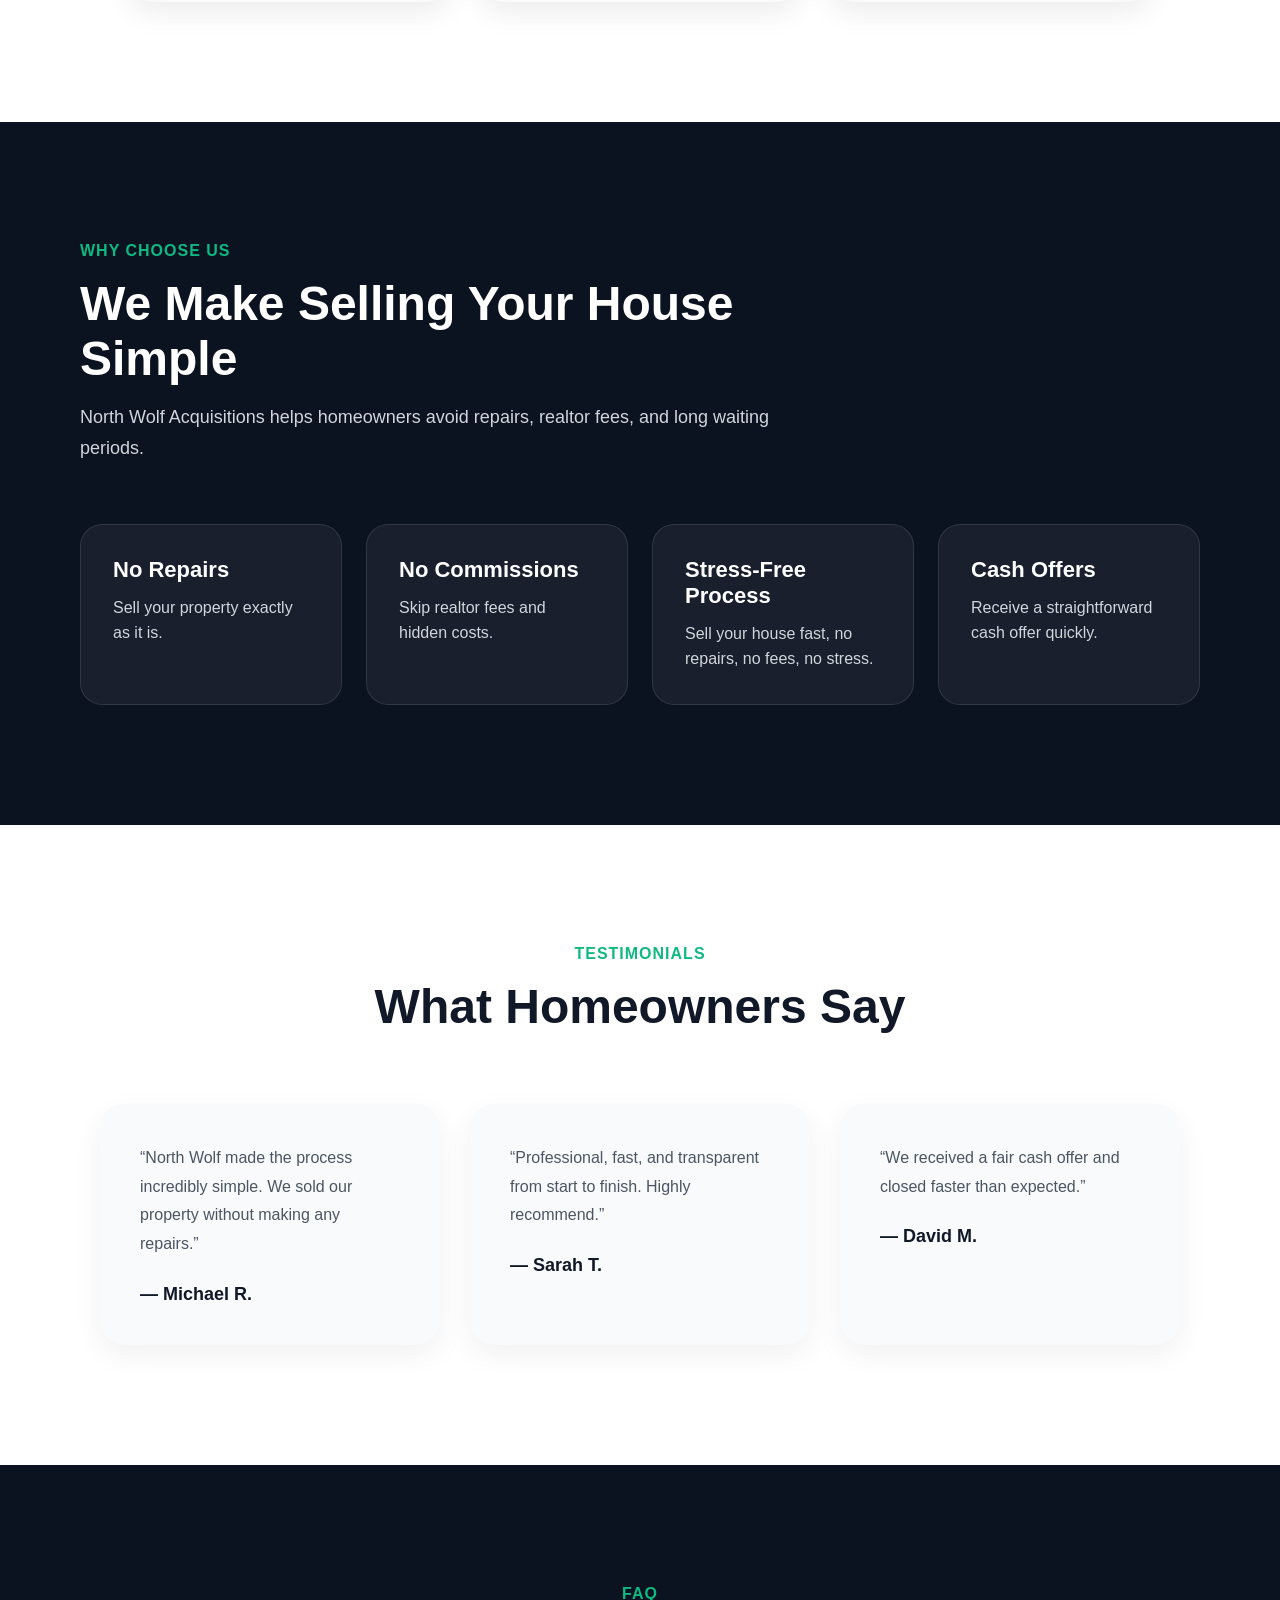
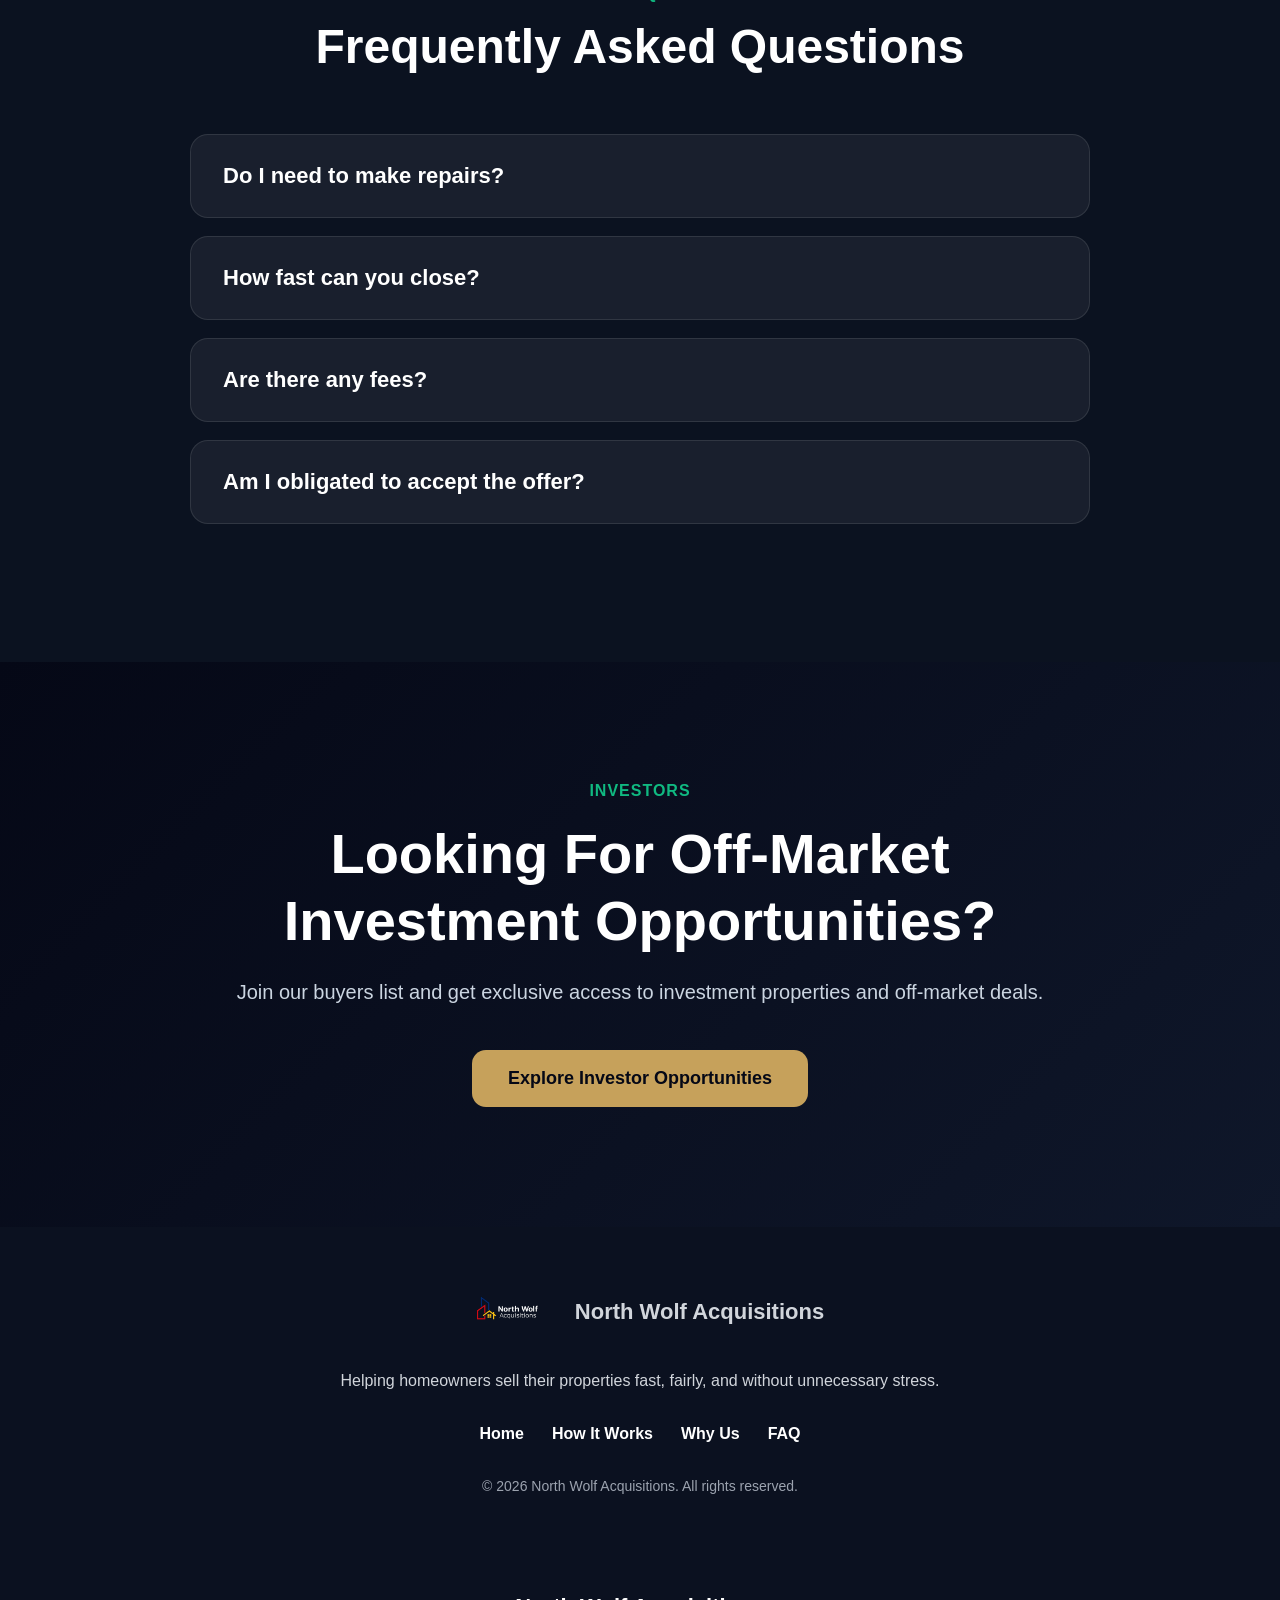
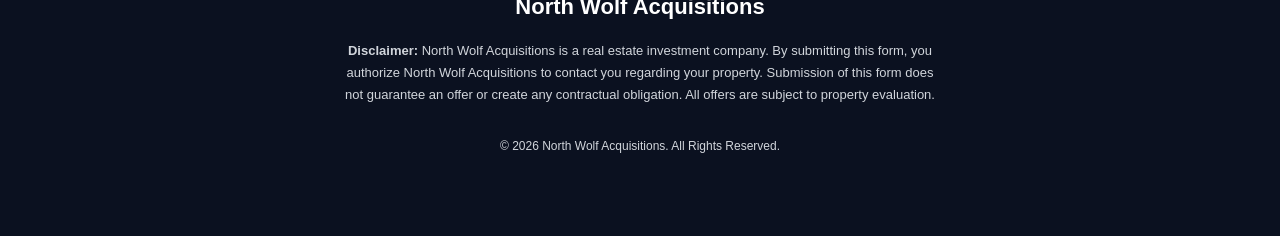
==== commit f899584c: "disclaimer" ====
--- a/index.html
+++ b/index.html
@@ -235,4 +235,23 @@
   <script src="script.js"></script>
 </body>
 </html>
-
+<footer class="footer">
+  <div class="footer-content">
+
+    <h3>North Wolf Acquisitions</h3>
+
+    <p class="footer-disclaimer">
+      <strong>Disclaimer:</strong> North Wolf Acquisitions is a real estate investment company.
+      By submitting this form, you authorize North Wolf Acquisitions to contact you regarding your property.
+      Submission of this form does not guarantee an offer or create any contractual obligation.
+      All offers are subject to property evaluation.
+    </p>
+
+    <p class="footer-copy">
+      © 2026 North Wolf Acquisitions. All Rights Reserved.
+    </p>
+
+  </div>
+</footer>
+
+
--- a/style.css
+++ b/style.css
@@ -661,4 +661,33 @@
 
 .privacy-note a:hover {
   text-decoration: underline;
+}
+.footer {
+  background: #0b1120;
+  color: #d1d5db;
+  padding: 50px 20px;
+  text-align: center;
+}
+
+.footer-content {
+  max-width: 900px;
+  margin: 0 auto;
+}
+
+.footer h3 {
+  color: #ffffff;
+  margin-bottom: 20px;
+  font-size: 22px;
+}
+
+.footer-disclaimer {
+  font-size: 13px;
+  line-height: 1.8;
+  color: #9ca3af;
+  margin-bottom: 25px;
+}
+
+.footer-copy {
+  font-size: 12px;
+  color: #6b7280;
 }
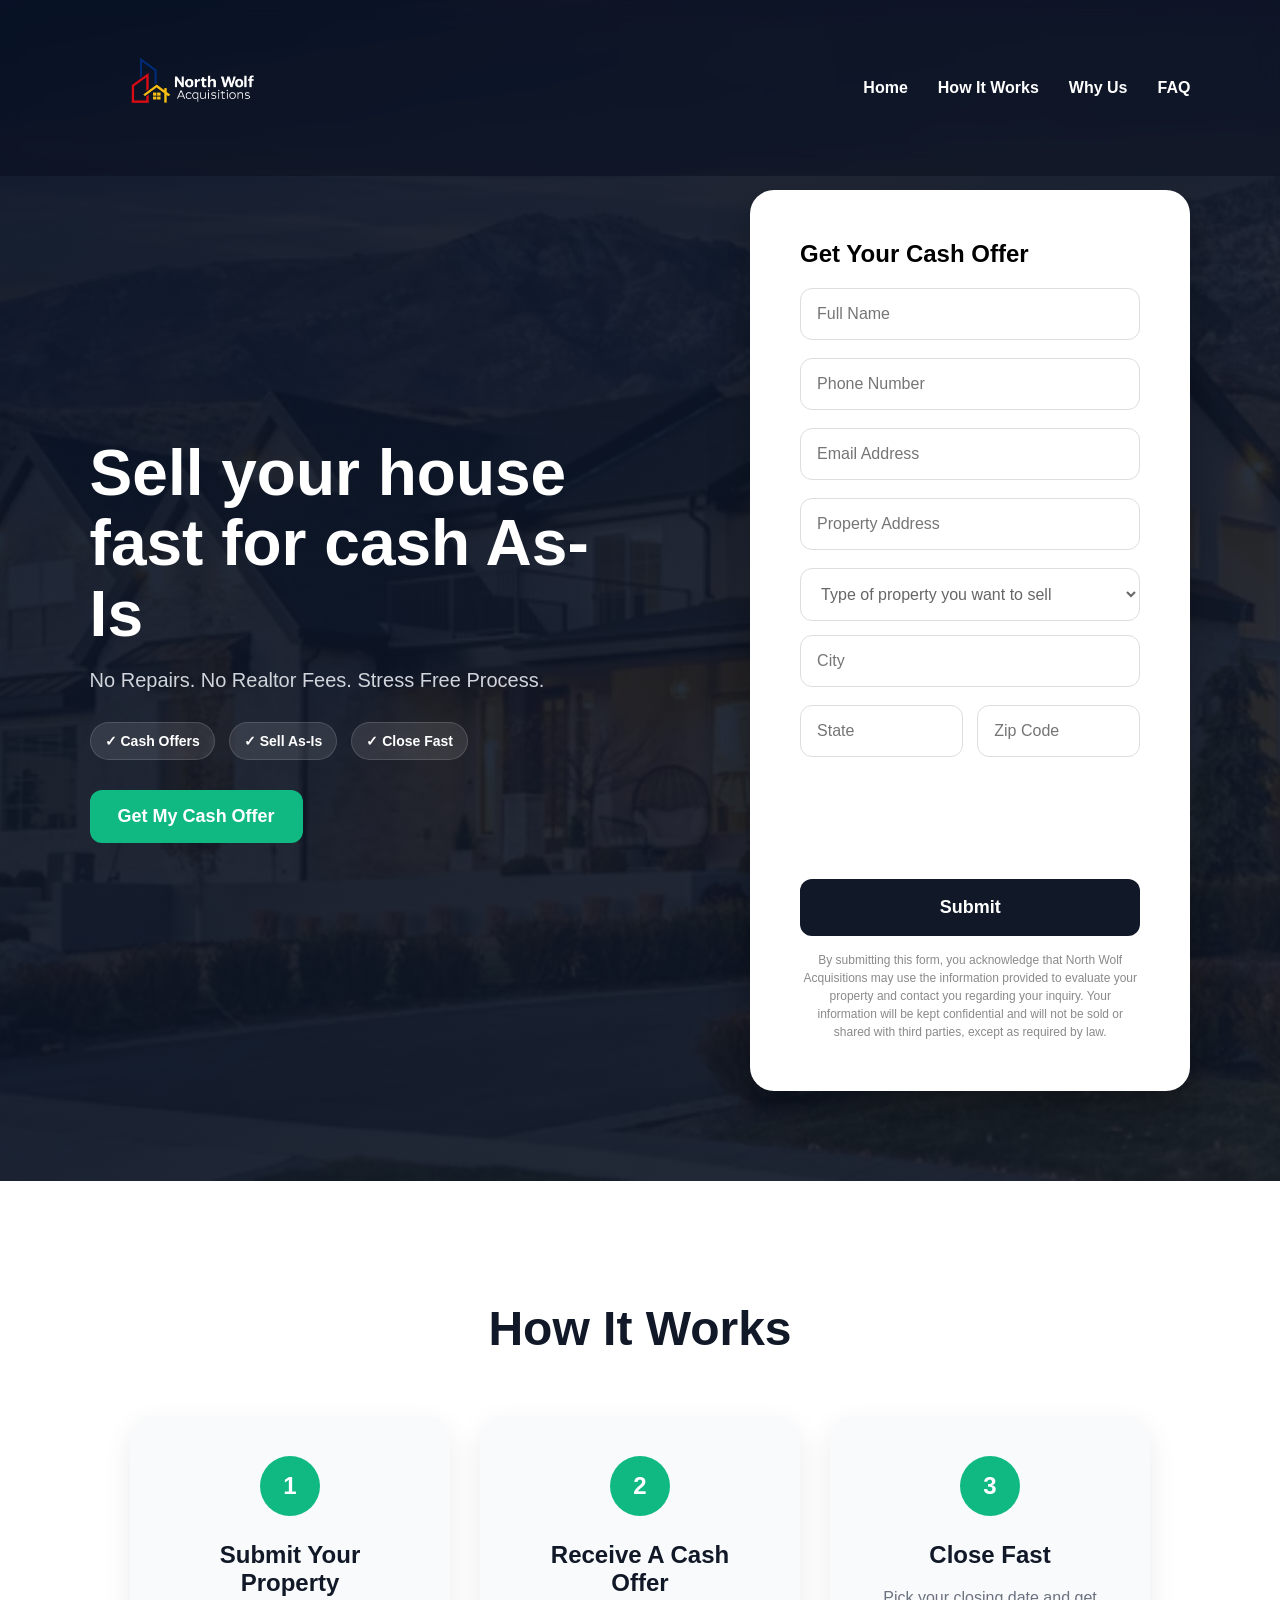
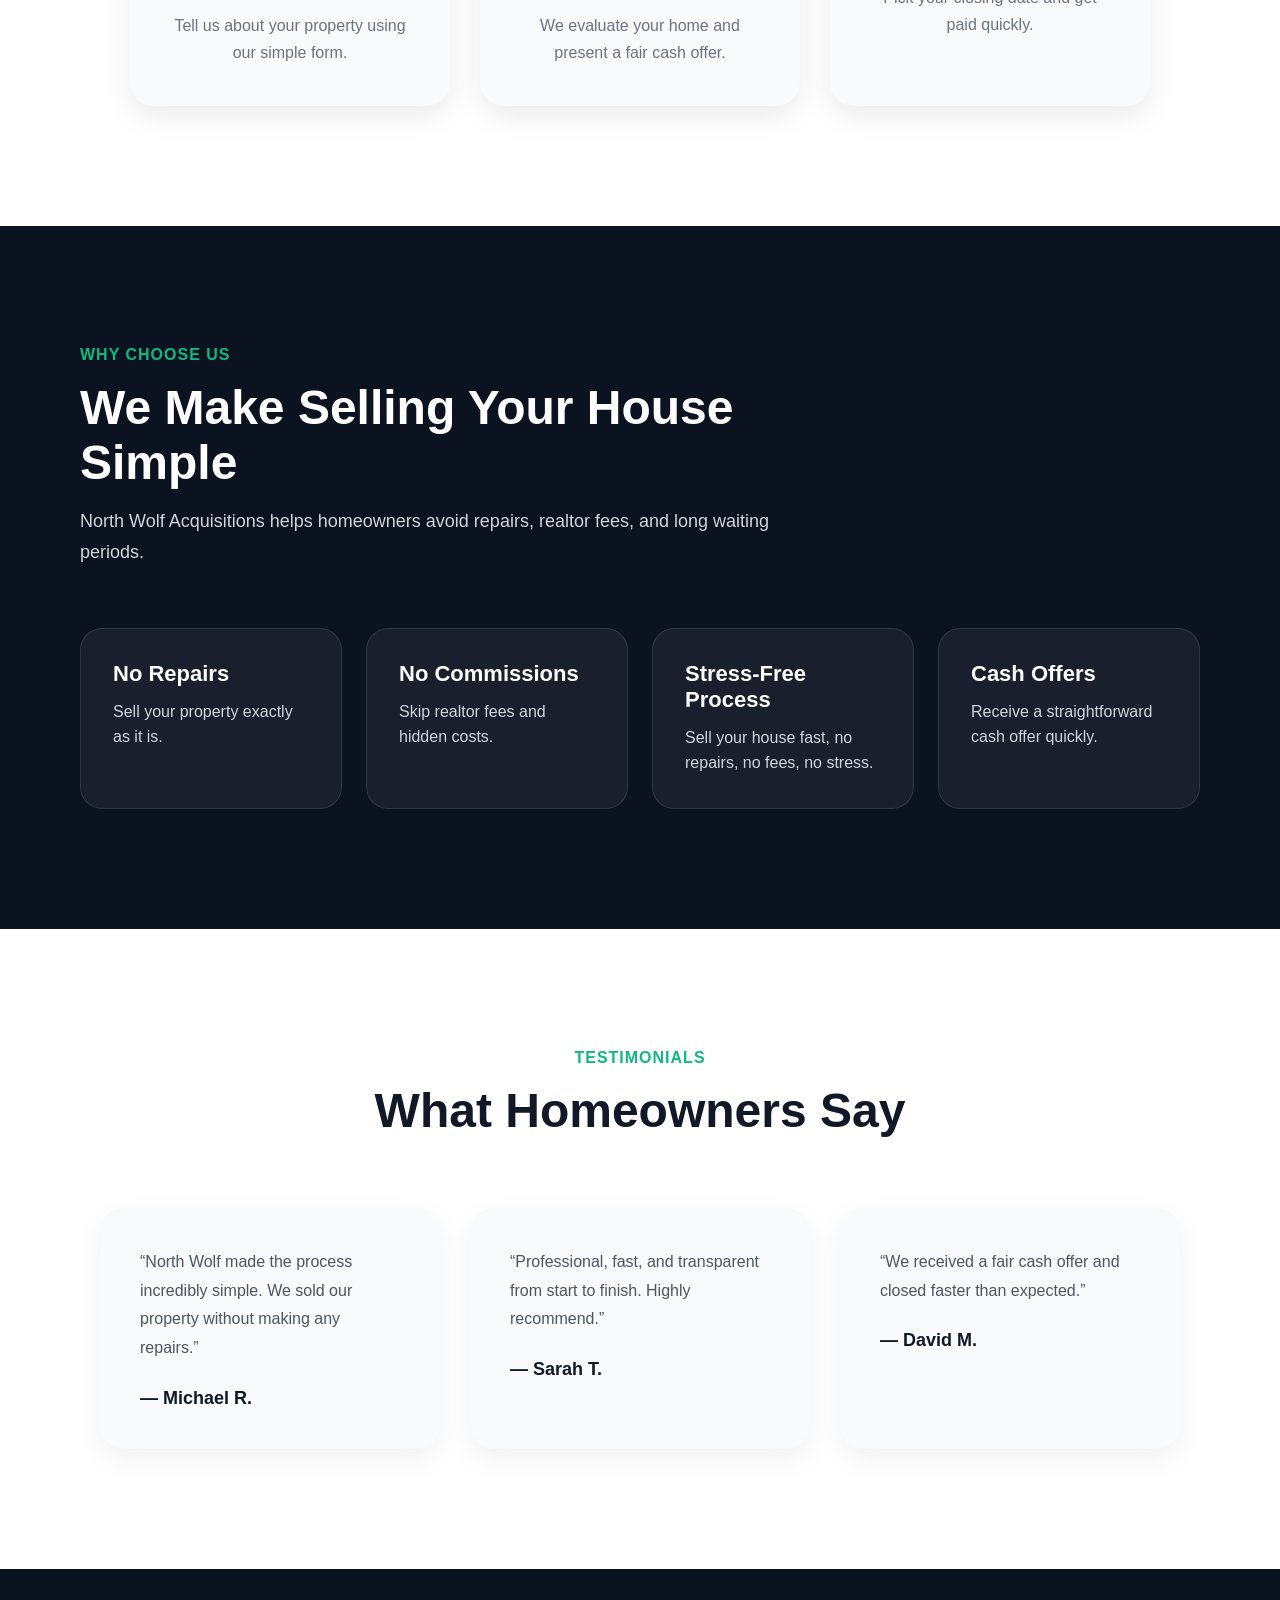
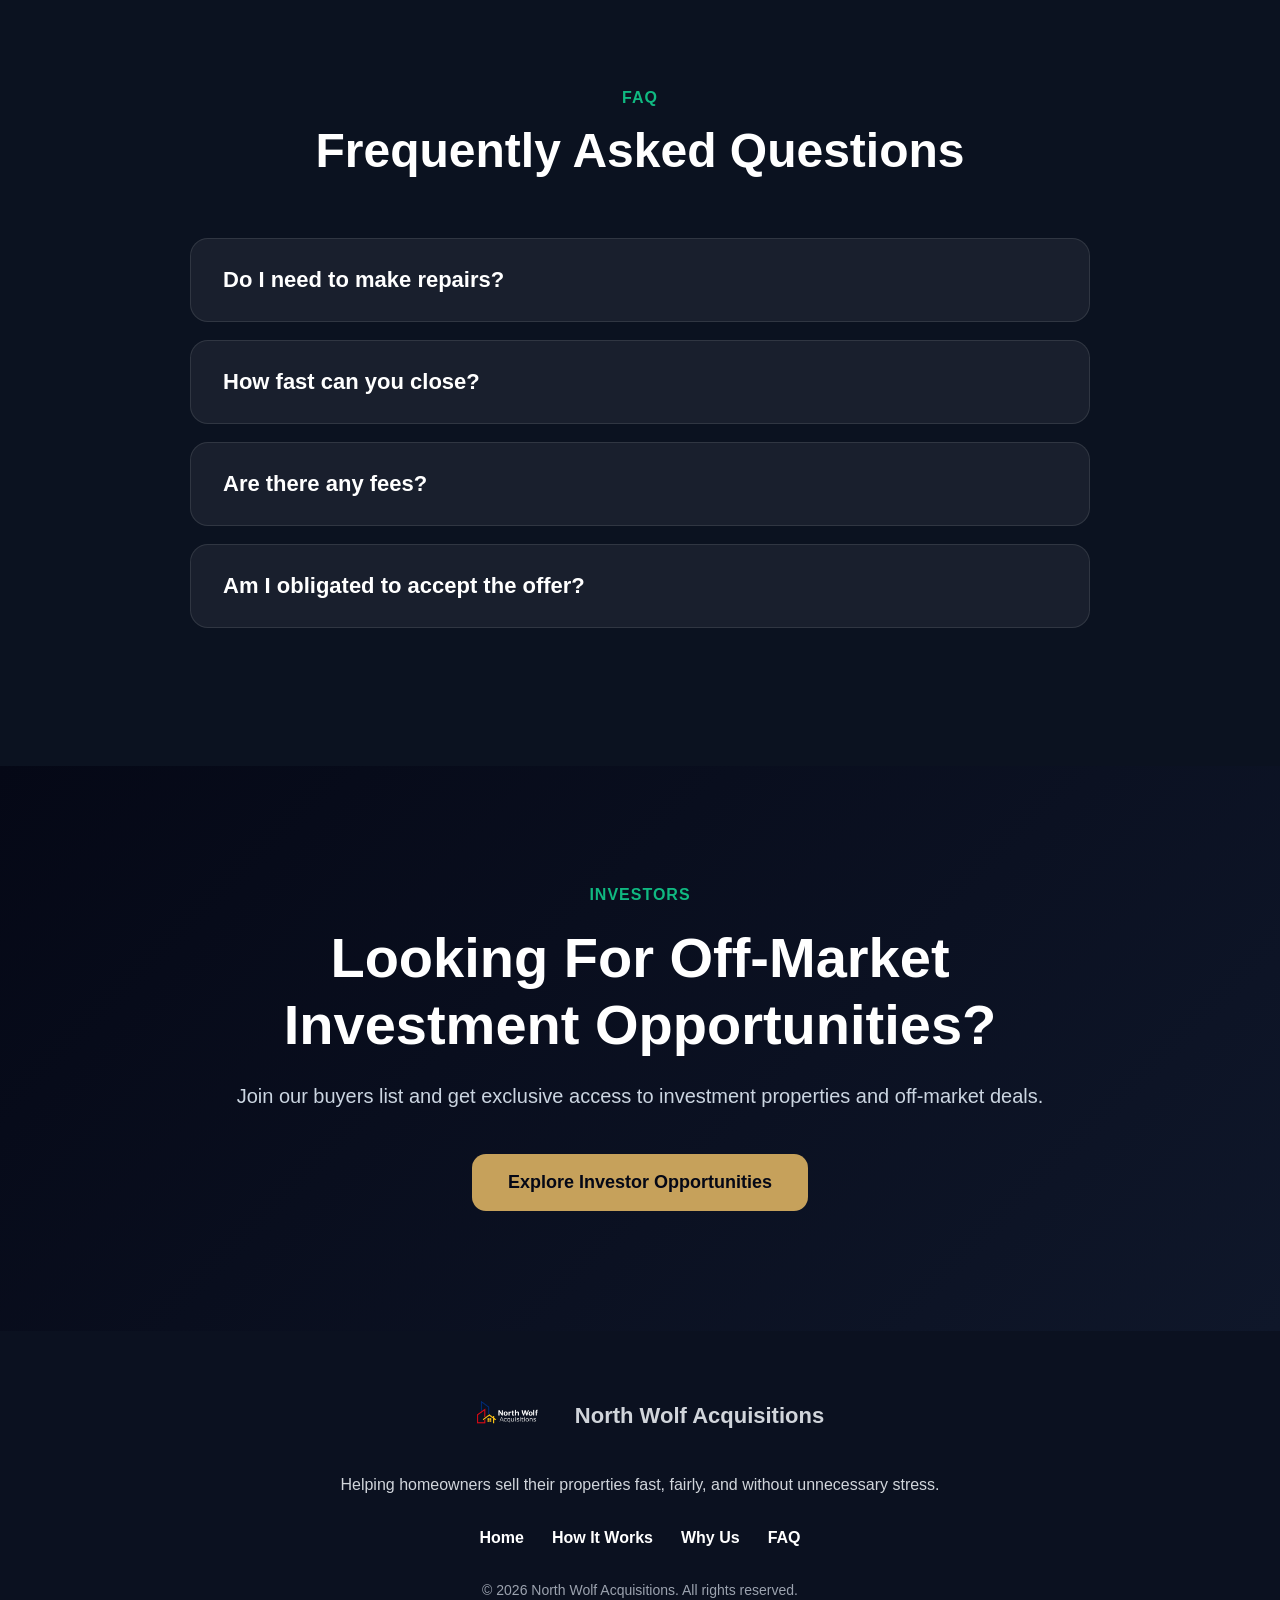
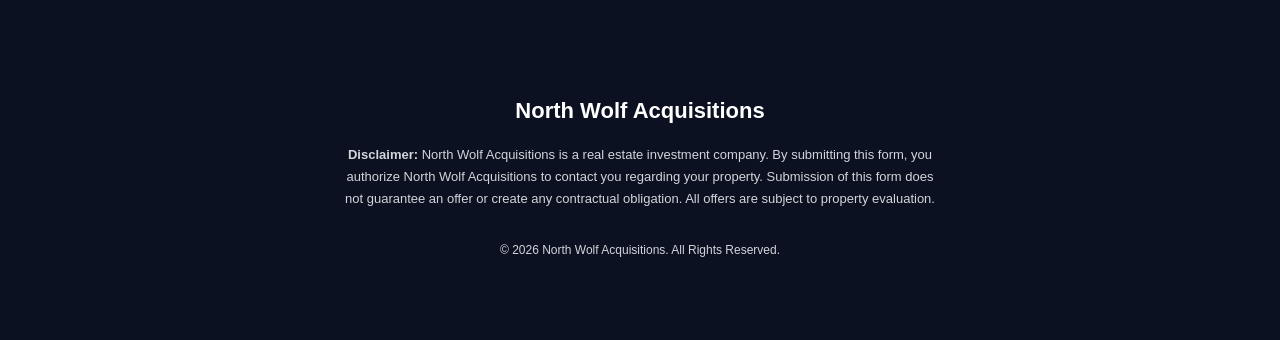
==== commit a60c9660: "deleting git status" ====
--- a/index.html
+++ b/index.html
@@ -9,6 +9,12 @@
   <link rel="icon" type="image/png" href="favicon-sellers.png">
 
   <link rel="stylesheet" href="style.css" />
+  <!-- CLOUDFLARE TURNSTILE -->
+<script
+    src="https://challenges.cloudflare.com/turnstile/v0/api.js"
+    async
+    defer>
+</script>
 </head>
 
 <body>
@@ -30,7 +36,6 @@
      <h1>Sell your house fast for cash As-Is</h1>
 
       <p>No Repairs. No Realtor Fees. Stress Free Process.</p>
-git status
       <div class="trust-badges">
         <span>✓ Cash Offers</span>
         <span>✓ Sell As-Is</span>
@@ -67,7 +72,16 @@
   <input type="text" name="zip_code" placeholder="Zip Code" required />
 
 </div>
-
+<div class="captcha-wrapper">
+
+    <div
+        class="cf-turnstile"
+        data-sitekey="0x4AAAAAAEQMzWE3lK8DIhzo"
+        data-theme="light"
+        data-appearance="always">
+    </div>
+
+</div>
 <button type="submit">Submit</button>
 <p class="privacy-note">
   By submitting this form, you acknowledge that North Wolf Acquisitions may use the information provided to evaluate your property and contact you regarding your inquiry. Your information will be kept confidential and will not be sold or shared with third parties, except as required by law.
--- a/style.css
+++ b/style.css
@@ -690,4 +690,16 @@
 .footer-copy {
   font-size: 12px;
   color: #6b7280;
+}
+/* =========================================
+   CLOUDFLARE TURNSTILE
+========================================= */
+
+.captcha-wrapper {
+    display: flex;
+    justify-content: center;
+    align-items: center;
+    width: 100%;
+    margin: 16px 0 18px;
+    min-height: 70px;
 }
